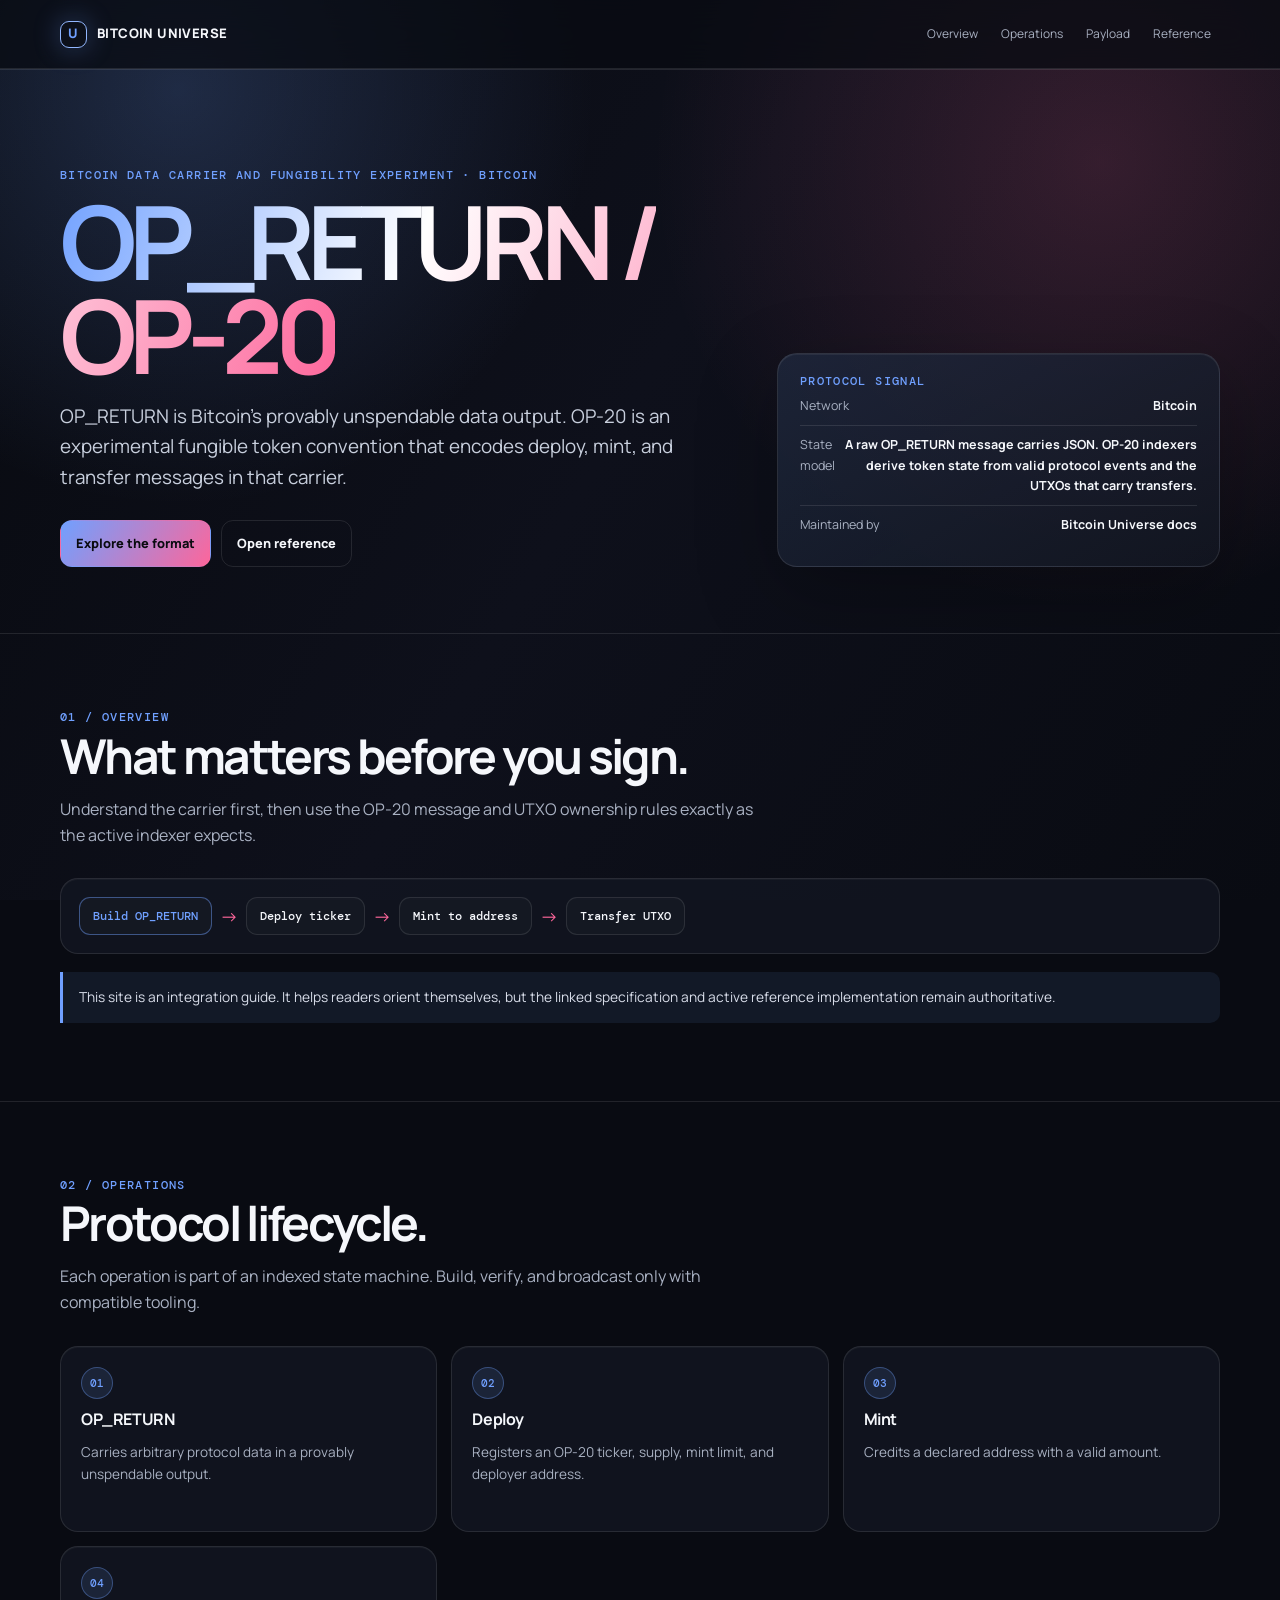
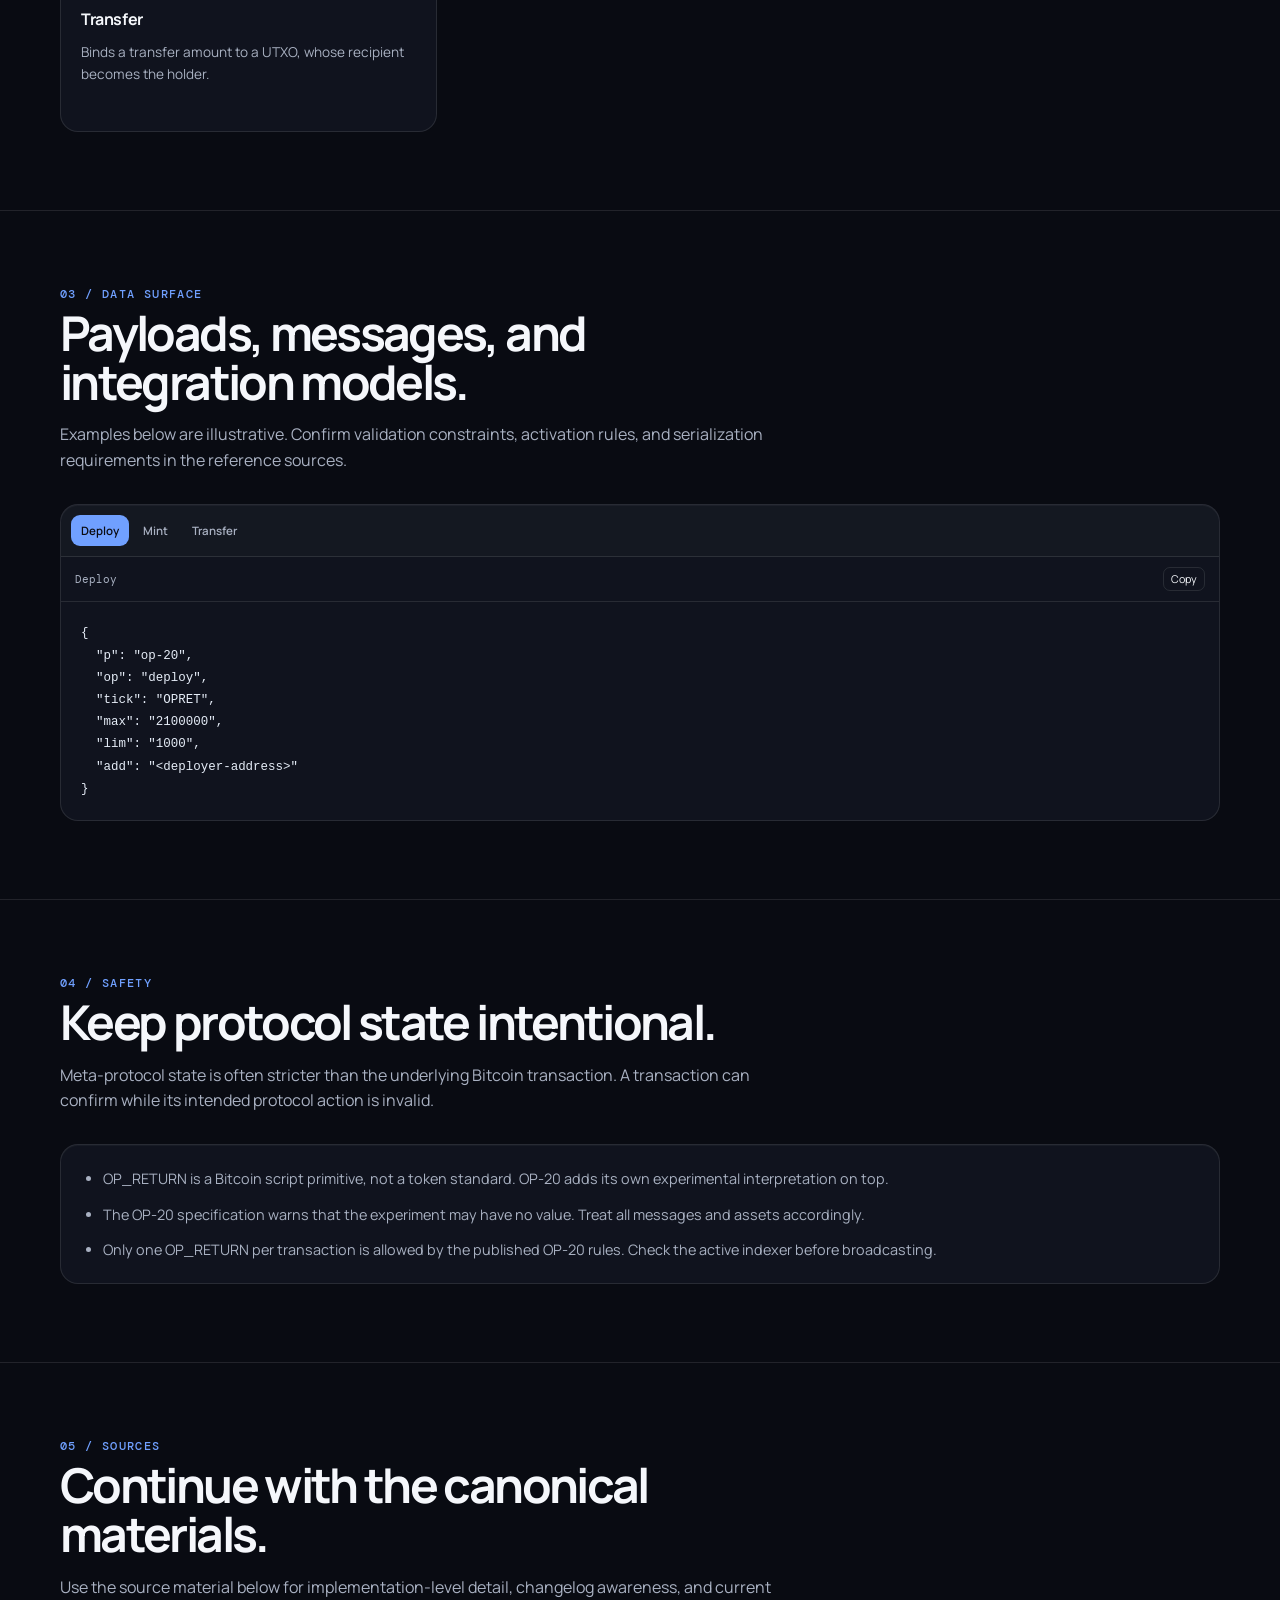
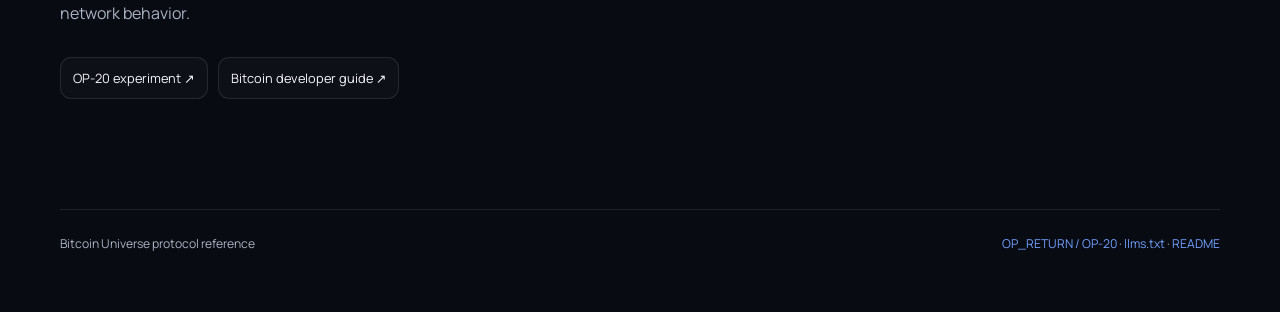
==== index.html @ 9e172d3b "Publish op-return-docs protocol documentation" ====
<!doctype html>
<html lang="en">
<head>
  <meta charset="utf-8">
  <meta name="viewport" content="width=device-width, initial-scale=1">
  <meta name="description" content="OP_RETURN / OP-20 protocol documentation by Bitcoin Universe.">
  <title>OP_RETURN / OP-20 | Bitcoin Universe</title>
  <link rel="preconnect" href="https://fonts.googleapis.com">
  <link rel="preconnect" href="https://fonts.gstatic.com" crossorigin>
  <link href="https://fonts.googleapis.com/css2?family=DM+Mono:wght@400;500&family=Manrope:wght@400;500;600;700;800&display=swap" rel="stylesheet">
  <style>
    :root { --accent: #70a0ff; --accent-2: #fd669b; --ink: #f5f7fb; --muted: #a9b1c2; --panel: rgba(19,23,34,.78); --line: rgba(255,255,255,.1); --bg: #090b12; --mono: "DM Mono", monospace; --sans: Manrope, system-ui, sans-serif; }
    * { box-sizing: border-box; } html { scroll-behavior: smooth; } body { margin: 0; color: var(--ink); background: var(--bg); font-family: var(--sans); line-height: 1.62; } body::before { content: ""; position: fixed; inset: 0; z-index: -2; background: radial-gradient(circle at 14% 10%, color-mix(in srgb, var(--accent) 21%, transparent), transparent 26rem), radial-gradient(circle at 86% 18%, color-mix(in srgb, var(--accent-2) 17%, transparent), transparent 28rem), linear-gradient(120deg, #080a10, #0e101b 48%, #090b12); } body::after { content: ""; position: fixed; inset: 0; z-index: -1; opacity: .3; background-image: linear-gradient(rgba(255,255,255,.025) 1px, transparent 1px), linear-gradient(90deg, rgba(255,255,255,.025) 1px, transparent 1px); background-size: 48px 48px; mask-image: linear-gradient(to bottom, black, transparent 80%); }
    a { color: inherit; } .wrap { width: min(1160px, calc(100% - 40px)); margin: auto; } .eyebrow, .kicker { font: 500 .72rem/1 var(--mono); letter-spacing: .12em; text-transform: uppercase; color: var(--accent); } .site-header { position: sticky; top: 0; z-index: 20; backdrop-filter: blur(20px); background: rgba(9,11,18,.74); border-bottom: 1px solid var(--line); } .bar { min-height: 68px; display: flex; align-items: center; justify-content: space-between; gap: 20px; } .brand { display: flex; gap: 10px; align-items: center; text-decoration: none; font-size: .82rem; font-weight: 800; letter-spacing: .03em; } .brand-mark { width: 27px; height: 27px; border: 1px solid color-mix(in srgb, var(--accent) 76%, white); border-radius: 9px; display: grid; place-items: center; color: var(--accent); box-shadow: 0 0 28px color-mix(in srgb, var(--accent) 32%, transparent); } nav { display: flex; flex-wrap: wrap; gap: 5px; } nav a { color: var(--muted); font-size: .75rem; text-decoration: none; padding: 7px 9px; border-radius: 8px; } nav a:hover { color: var(--ink); background: rgba(255,255,255,.06); } .hero { padding: 100px 0 66px; position: relative; overflow: clip; } .hero-grid { display: grid; grid-template-columns: minmax(0,1.2fr) minmax(280px,.8fr); gap: 52px; align-items: end; } h1 { max-width: 780px; margin: 12px 0 18px; font-size: clamp(3rem, 8vw, 6.5rem); letter-spacing: -.075em; line-height: .92; } h1 .gradient { background: linear-gradient(110deg, var(--accent), #fff 42%, var(--accent-2)); color: transparent; background-clip: text; } .lead { color: #c8cfdd; font-size: clamp(1rem, 1.7vw, 1.18rem); max-width: 720px; } .hero-actions { display: flex; flex-wrap: wrap; gap: 10px; margin-top: 28px; } .button { border: 1px solid var(--line); border-radius: 12px; padding: 12px 15px; text-decoration: none; font-size: .8rem; font-weight: 800; transition: transform .2s, border-color .2s; } .button:hover { transform: translateY(-2px); border-color: var(--accent); } .button.primary { background: linear-gradient(125deg, var(--accent), var(--accent-2)); color: #0a0b10; border-color: transparent; } .signal { padding: 22px; border: 1px solid var(--line); border-radius: 20px; background: linear-gradient(150deg, color-mix(in srgb, var(--accent) 10%, var(--panel)), var(--panel)); box-shadow: inset 0 1px rgba(255,255,255,.06), 0 25px 80px rgba(0,0,0,.25); } .signal-line { display: flex; justify-content: space-between; gap: 10px; padding: 9px 0; border-bottom: 1px solid var(--line); font-size: .78rem; } .signal-line:last-child { border: 0; } .signal-line span { color: var(--muted); } .signal-line strong { text-align: right; color: var(--ink); } section { padding: 78px 0; border-top: 1px solid var(--line); } .section-head { max-width: 720px; margin-bottom: 30px; } h2 { margin: 8px 0 10px; font-size: clamp(1.8rem, 4vw, 3rem); letter-spacing: -.055em; line-height: 1.02; } h3 { margin: 8px 0; font-size: 1rem; letter-spacing: -.025em; } p { color: var(--muted); } .grid { display: grid; grid-template-columns: repeat(3, 1fr); gap: 14px; } .card, .safety, .flow, .payload, .table-wrap { border: 1px solid var(--line); border-radius: 18px; background: var(--panel); box-shadow: inset 0 1px rgba(255,255,255,.04); } .card { padding: 20px; min-height: 186px; } .step { display: inline-grid; place-items: center; width: 32px; height: 32px; border-radius: 50%; font: 500 .7rem var(--mono); color: var(--accent); background: color-mix(in srgb, var(--accent) 12%, transparent); border: 1px solid color-mix(in srgb, var(--accent) 35%, transparent); } .card p { font-size: .85rem; margin: 0; } .flow { display: flex; flex-wrap: wrap; align-items: center; gap: 8px; padding: 18px; } .flow-item { padding: 10px 13px; border: 1px solid var(--line); border-radius: 11px; font: 500 .75rem var(--mono); background: rgba(255,255,255,.025); } .flow-item:first-child { color: var(--accent); border-color: color-mix(in srgb, var(--accent) 45%, transparent); } .arrow { color: var(--accent-2); font-size: 1.15rem; } .payload { overflow: hidden; } .payload-tabs { display: flex; flex-wrap: wrap; gap: 4px; padding: 10px; border-bottom: 1px solid var(--line); background: rgba(255,255,255,.018); } .payload-tab { border: 0; color: var(--muted); background: transparent; font: 600 .72rem var(--sans); cursor: pointer; border-radius: 9px; padding: 8px 10px; } .payload-tab.active { color: #0b0c12; background: var(--accent); } .payload-panel { display: none; } .payload-panel.active { display: block; } .code-top { display: flex; justify-content: space-between; align-items: center; padding: 10px 14px; color: var(--muted); font: .7rem var(--mono); border-bottom: 1px solid var(--line); } .copy { color: var(--ink); border: 1px solid var(--line); border-radius: 7px; background: transparent; cursor: pointer; padding: 4px 7px; font: .67rem var(--sans); } .copy:hover { border-color: var(--accent); } pre { margin: 0; padding: 20px; overflow: auto; font: .78rem/1.7 var(--mono); color: #e6edf8; } .safety { padding: 22px; } .safety ul { margin: 0; padding-left: 20px; color: var(--muted); font-size: .9rem; } .safety li + li { margin-top: 12px; } .reference-links { display: flex; flex-wrap: wrap; gap: 10px; } .reference-links a { color: var(--ink); font-size: .8rem; text-decoration: none; padding: 10px 12px; border: 1px solid var(--line); border-radius: 11px; background: rgba(255,255,255,.025); } .reference-links a:hover { border-color: var(--accent); } .callout { margin-top: 18px; padding: 14px 16px; border-left: 3px solid var(--accent); background: color-mix(in srgb, var(--accent) 9%, transparent); color: #d9deea; border-radius: 0 10px 10px 0; font-size: .86rem; } table { width: 100%; border-collapse: collapse; font-size: .85rem; } th, td { padding: 13px 16px; text-align: left; vertical-align: top; border-bottom: 1px solid var(--line); } th { color: var(--muted); font: .68rem var(--mono); text-transform: uppercase; letter-spacing: .08em; } tr:last-child td { border: 0; } td { color: var(--muted); } td code { color: var(--accent); font: .75rem var(--mono); } .footer { padding: 32px 0 58px; color: var(--muted); font-size: .76rem; } .footer-inner { display: flex; justify-content: space-between; gap: 16px; border-top: 1px solid var(--line); padding-top: 24px; } .footer a { text-decoration: none; color: var(--accent); } @media (max-width: 800px) { .hero { padding-top: 68px; } .hero-grid, .grid { grid-template-columns: 1fr; gap: 15px; } .signal { max-width: 520px; } nav { display: none; } section { padding: 56px 0; } .wrap { width: min(100% - 28px, 1160px); } h1 { letter-spacing: -.065em; } }
  </style>
</head>
<body>
  <header class="site-header"><div class="wrap bar"><a class="brand" href="index.html"><span class="brand-mark">U</span>BITCOIN UNIVERSE</a><nav><a href="index.html#overview">Overview</a><a href="index.html#operations">Operations</a><a href="index.html#payload">Payload</a><a href="reference.html">Reference</a></nav></div></header>
  <main>
  <section class="hero"><div class="wrap hero-grid"><div><div class="eyebrow">Bitcoin data carrier and fungibility experiment · Bitcoin</div><h1><span class="gradient">OP_RETURN / OP-20</span></h1><p class="lead">OP_RETURN is Bitcoin&#39;s provably unspendable data output. OP-20 is an experimental fungible token convention that encodes deploy, mint, and transfer messages in that carrier.</p><div class="hero-actions"><a class="button primary" href="#payload">Explore the format</a><a class="button" href="reference.html">Open reference</a></div></div><aside class="signal"><div class="kicker">Protocol signal</div><div class="signal-line"><span>Network</span><strong>Bitcoin</strong></div><div class="signal-line"><span>State model</span><strong>A raw OP_RETURN message carries JSON. OP-20 indexers derive token state from valid protocol events and the UTXOs that carry transfers.</strong></div><div class="signal-line"><span>Maintained by</span><strong>Bitcoin Universe docs</strong></div></aside></div></section>
  <section id="overview"><div class="wrap"><div class="section-head"><div class="eyebrow">01 / Overview</div><h2>What matters before you sign.</h2><p>Understand the carrier first, then use the OP-20 message and UTXO ownership rules exactly as the active indexer expects.</p></div><div class="flow"><span class="flow-item">Build OP_RETURN</span><span class="arrow">→</span><span class="flow-item">Deploy ticker</span><span class="arrow">→</span><span class="flow-item">Mint to address</span><span class="arrow">→</span><span class="flow-item">Transfer UTXO</span></div><div class="callout">This site is an integration guide. It helps readers orient themselves, but the linked specification and active reference implementation remain authoritative.</div></div></section>
  <section id="operations"><div class="wrap"><div class="section-head"><div class="eyebrow">02 / Operations</div><h2>Protocol lifecycle.</h2><p>Each operation is part of an indexed state machine. Build, verify, and broadcast only with compatible tooling.</p></div><div class="grid"><article class="card"><span class="step">01</span><h3>OP_RETURN</h3><p>Carries arbitrary protocol data in a provably unspendable output.</p></article><article class="card"><span class="step">02</span><h3>Deploy</h3><p>Registers an OP-20 ticker, supply, mint limit, and deployer address.</p></article><article class="card"><span class="step">03</span><h3>Mint</h3><p>Credits a declared address with a valid amount.</p></article><article class="card"><span class="step">04</span><h3>Transfer</h3><p>Binds a transfer amount to a UTXO, whose recipient becomes the holder.</p></article></div></div></section>
  <section id="payload"><div class="wrap"><div class="section-head"><div class="eyebrow">03 / Data surface</div><h2>Payloads, messages, and integration models.</h2><p>Examples below are illustrative. Confirm validation constraints, activation rules, and serialization requirements in the reference sources.</p></div><div class="payload"><div class="payload-tabs"><button class="payload-tab active" type="button" data-payload="payload-0">Deploy</button><button class="payload-tab " type="button" data-payload="payload-1">Mint</button><button class="payload-tab " type="button" data-payload="payload-2">Transfer</button></div><div class="payload-panel active" id="payload-0"><div class="code-top"><span>Deploy</span><button class="copy" type="button" data-copy="{
  &quot;p&quot;: &quot;op-20&quot;,
  &quot;op&quot;: &quot;deploy&quot;,
  &quot;tick&quot;: &quot;OPRET&quot;,
  &quot;max&quot;: &quot;2100000&quot;,
  &quot;lim&quot;: &quot;1000&quot;,
  &quot;add&quot;: &quot;&lt;deployer-address&gt;&quot;
}">Copy</button></div><pre><code>{
  &quot;p&quot;: &quot;op-20&quot;,
  &quot;op&quot;: &quot;deploy&quot;,
  &quot;tick&quot;: &quot;OPRET&quot;,
  &quot;max&quot;: &quot;2100000&quot;,
  &quot;lim&quot;: &quot;1000&quot;,
  &quot;add&quot;: &quot;&lt;deployer-address&gt;&quot;
}</code></pre></div><div class="payload-panel " id="payload-1"><div class="code-top"><span>Mint</span><button class="copy" type="button" data-copy="{
  &quot;p&quot;: &quot;op-20&quot;,
  &quot;op&quot;: &quot;mint&quot;,
  &quot;tick&quot;: &quot;OPRET&quot;,
  &quot;amt&quot;: &quot;1000&quot;,
  &quot;add&quot;: &quot;&lt;receiver-address&gt;&quot;
}">Copy</button></div><pre><code>{
  &quot;p&quot;: &quot;op-20&quot;,
  &quot;op&quot;: &quot;mint&quot;,
  &quot;tick&quot;: &quot;OPRET&quot;,
  &quot;amt&quot;: &quot;1000&quot;,
  &quot;add&quot;: &quot;&lt;receiver-address&gt;&quot;
}</code></pre></div><div class="payload-panel " id="payload-2"><div class="code-top"><span>Transfer</span><button class="copy" type="button" data-copy="{
  &quot;p&quot;: &quot;op-20&quot;,
  &quot;op&quot;: &quot;transfer&quot;,
  &quot;tick&quot;: &quot;OPRET&quot;,
  &quot;amt&quot;: &quot;100&quot;
}">Copy</button></div><pre><code>{
  &quot;p&quot;: &quot;op-20&quot;,
  &quot;op&quot;: &quot;transfer&quot;,
  &quot;tick&quot;: &quot;OPRET&quot;,
  &quot;amt&quot;: &quot;100&quot;
}</code></pre></div></div></div></section>
  <section id="safety"><div class="wrap"><div class="section-head"><div class="eyebrow">04 / Safety</div><h2>Keep protocol state intentional.</h2><p>Meta-protocol state is often stricter than the underlying Bitcoin transaction. A transaction can confirm while its intended protocol action is invalid.</p></div><div class="safety"><ul><li>OP_RETURN is a Bitcoin script primitive, not a token standard. OP-20 adds its own experimental interpretation on top.</li><li>The OP-20 specification warns that the experiment may have no value. Treat all messages and assets accordingly.</li><li>Only one OP_RETURN per transaction is allowed by the published OP-20 rules. Check the active indexer before broadcasting.</li></ul></div></div></section>
  <section id="sources"><div class="wrap"><div class="section-head"><div class="eyebrow">05 / Sources</div><h2>Continue with the canonical materials.</h2><p>Use the source material below for implementation-level detail, changelog awareness, and current network behavior.</p></div><div class="reference-links"><a href="https://op20labs.gitbook.io/op-20-experiment" target="_blank" rel="noreferrer">OP-20 experiment <span aria-hidden="true">↗</span></a><a href="https://developer.bitcoin.org/devguide/transactions.html" target="_blank" rel="noreferrer">Bitcoin developer guide <span aria-hidden="true">↗</span></a></div></div></section>
  </main>
  <footer class="footer"><div class="wrap footer-inner"><span>Bitcoin Universe protocol reference</span><span><a href="index.html">OP_RETURN / OP-20</a> · <a href="llms.txt">llms.txt</a> · <a href="README.md">README</a></span></div></footer>
  <script>
    document.querySelectorAll('.payload-tab').forEach((tab) => tab.addEventListener('click', () => { document.querySelectorAll('.payload-tab,.payload-panel').forEach((el) => el.classList.remove('active')); tab.classList.add('active'); document.getElementById(tab.dataset.payload).classList.add('active'); }));
    document.querySelectorAll('[data-copy]').forEach((button) => button.addEventListener('click', async () => { try { await navigator.clipboard.writeText(button.dataset.copy); const old = button.textContent; button.textContent = 'Copied'; setTimeout(() => { button.textContent = old; }, 1200); } catch { button.textContent = 'Copy failed'; } }));
  </script>
</body>
</html>
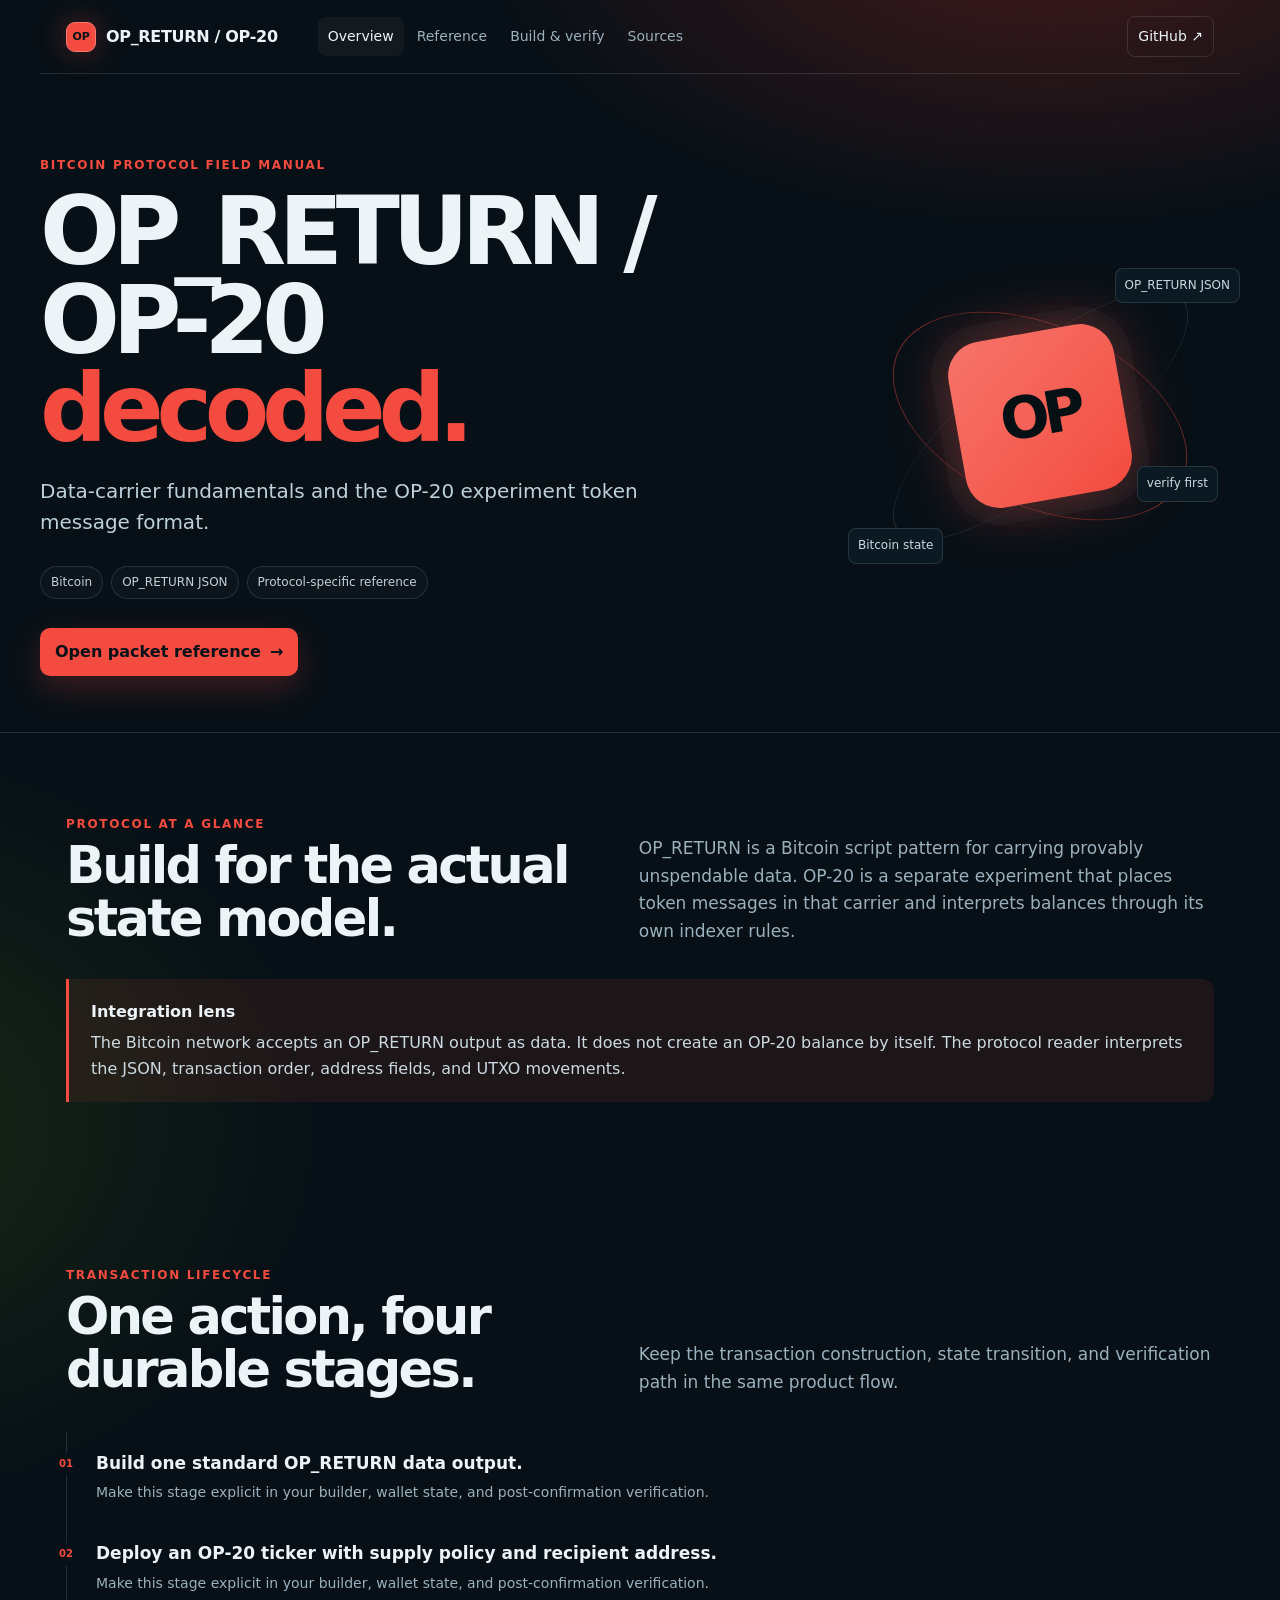
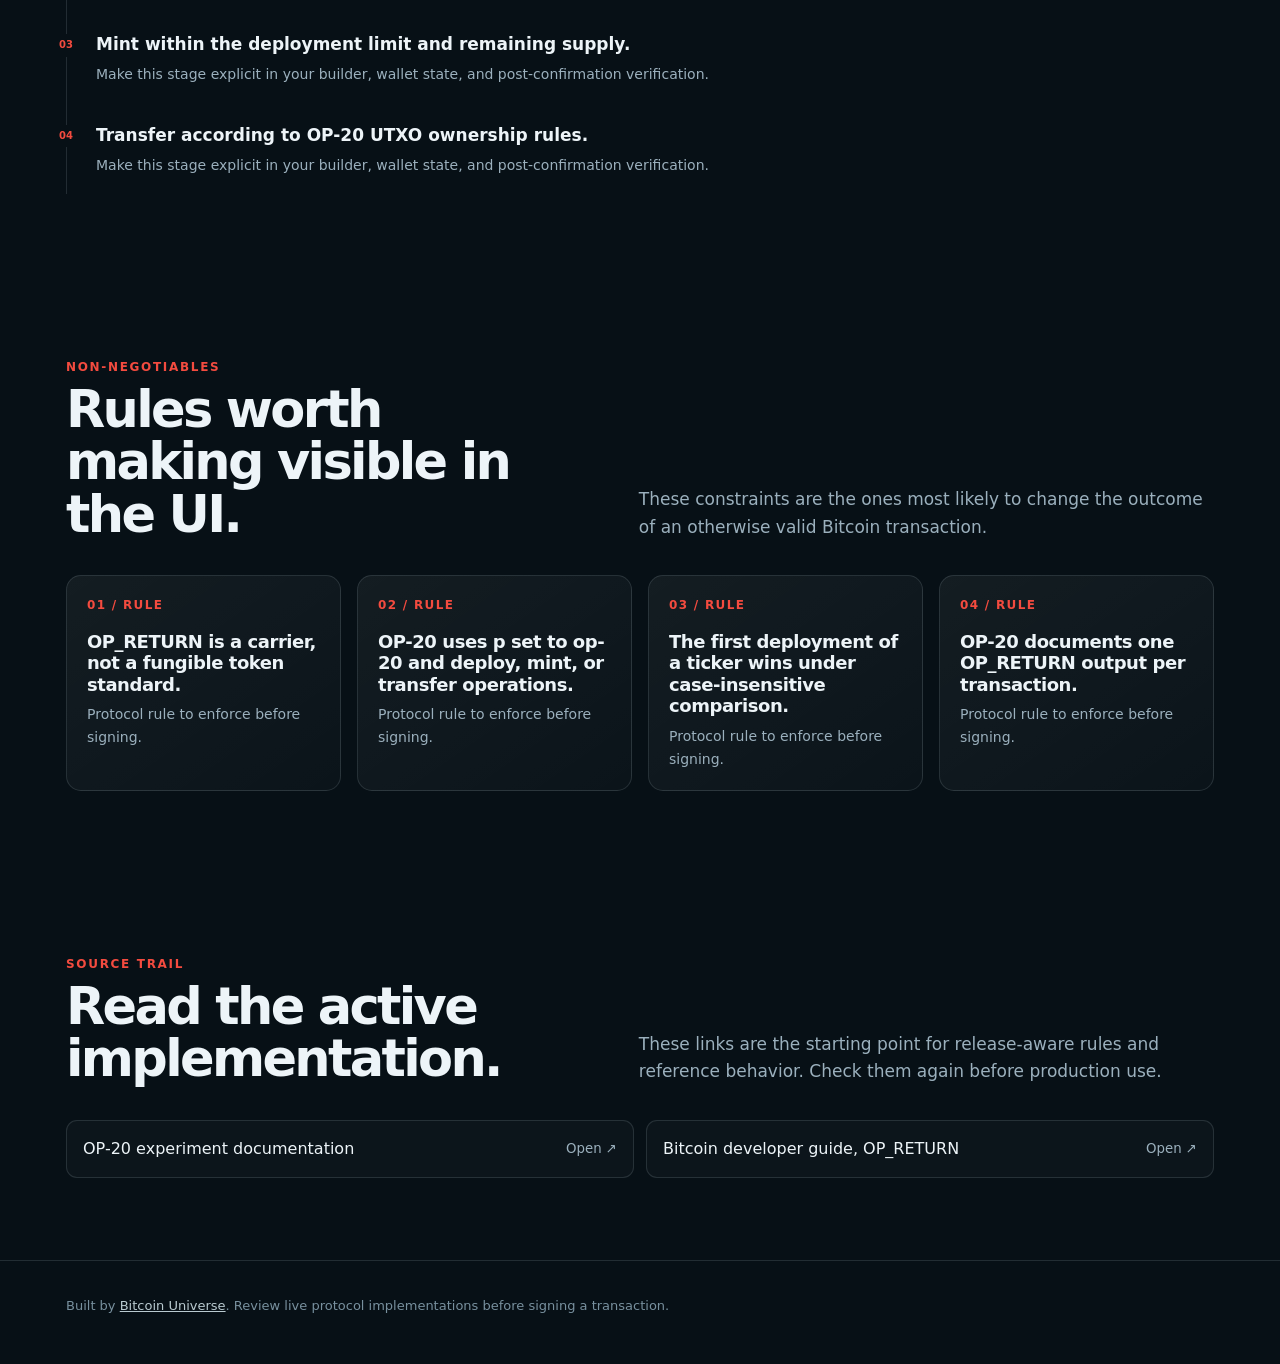
==== commit f359d3f1: "Replace generic docs with protocol manuals" ====
--- a/index.html
+++ b/index.html
@@ -1,69 +1,4 @@
 <!doctype html>
-<html lang="en">
-<head>
-  <meta charset="utf-8">
-  <meta name="viewport" content="width=device-width, initial-scale=1">
-  <meta name="description" content="OP_RETURN / OP-20 protocol documentation by Bitcoin Universe.">
-  <title>OP_RETURN / OP-20 | Bitcoin Universe</title>
-  <link rel="preconnect" href="https://fonts.googleapis.com">
-  <link rel="preconnect" href="https://fonts.gstatic.com" crossorigin>
-  <link href="https://fonts.googleapis.com/css2?family=DM+Mono:wght@400;500&family=Manrope:wght@400;500;600;700;800&display=swap" rel="stylesheet">
-  <style>
-    :root { --accent: #70a0ff; --accent-2: #fd669b; --ink: #f5f7fb; --muted: #a9b1c2; --panel: rgba(19,23,34,.78); --line: rgba(255,255,255,.1); --bg: #090b12; --mono: "DM Mono", monospace; --sans: Manrope, system-ui, sans-serif; }
-    * { box-sizing: border-box; } html { scroll-behavior: smooth; } body { margin: 0; color: var(--ink); background: var(--bg); font-family: var(--sans); line-height: 1.62; } body::before { content: ""; position: fixed; inset: 0; z-index: -2; background: radial-gradient(circle at 14% 10%, color-mix(in srgb, var(--accent) 21%, transparent), transparent 26rem), radial-gradient(circle at 86% 18%, color-mix(in srgb, var(--accent-2) 17%, transparent), transparent 28rem), linear-gradient(120deg, #080a10, #0e101b 48%, #090b12); } body::after { content: ""; position: fixed; inset: 0; z-index: -1; opacity: .3; background-image: linear-gradient(rgba(255,255,255,.025) 1px, transparent 1px), linear-gradient(90deg, rgba(255,255,255,.025) 1px, transparent 1px); background-size: 48px 48px; mask-image: linear-gradient(to bottom, black, transparent 80%); }
-    a { color: inherit; } .wrap { width: min(1160px, calc(100% - 40px)); margin: auto; } .eyebrow, .kicker { font: 500 .72rem/1 var(--mono); letter-spacing: .12em; text-transform: uppercase; color: var(--accent); } .site-header { position: sticky; top: 0; z-index: 20; backdrop-filter: blur(20px); background: rgba(9,11,18,.74); border-bottom: 1px solid var(--line); } .bar { min-height: 68px; display: flex; align-items: center; justify-content: space-between; gap: 20px; } .brand { display: flex; gap: 10px; align-items: center; text-decoration: none; font-size: .82rem; font-weight: 800; letter-spacing: .03em; } .brand-mark { width: 27px; height: 27px; border: 1px solid color-mix(in srgb, var(--accent) 76%, white); border-radius: 9px; display: grid; place-items: center; color: var(--accent); box-shadow: 0 0 28px color-mix(in srgb, var(--accent) 32%, transparent); } nav { display: flex; flex-wrap: wrap; gap: 5px; } nav a { color: var(--muted); font-size: .75rem; text-decoration: none; padding: 7px 9px; border-radius: 8px; } nav a:hover { color: var(--ink); background: rgba(255,255,255,.06); } .hero { padding: 100px 0 66px; position: relative; overflow: clip; } .hero-grid { display: grid; grid-template-columns: minmax(0,1.2fr) minmax(280px,.8fr); gap: 52px; align-items: end; } h1 { max-width: 780px; margin: 12px 0 18px; font-size: clamp(3rem, 8vw, 6.5rem); letter-spacing: -.075em; line-height: .92; } h1 .gradient { background: linear-gradient(110deg, var(--accent), #fff 42%, var(--accent-2)); color: transparent; background-clip: text; } .lead { color: #c8cfdd; font-size: clamp(1rem, 1.7vw, 1.18rem); max-width: 720px; } .hero-actions { display: flex; flex-wrap: wrap; gap: 10px; margin-top: 28px; } .button { border: 1px solid var(--line); border-radius: 12px; padding: 12px 15px; text-decoration: none; font-size: .8rem; font-weight: 800; transition: transform .2s, border-color .2s; } .button:hover { transform: translateY(-2px); border-color: var(--accent); } .button.primary { background: linear-gradient(125deg, var(--accent), var(--accent-2)); color: #0a0b10; border-color: transparent; } .signal { padding: 22px; border: 1px solid var(--line); border-radius: 20px; background: linear-gradient(150deg, color-mix(in srgb, var(--accent) 10%, var(--panel)), var(--panel)); box-shadow: inset 0 1px rgba(255,255,255,.06), 0 25px 80px rgba(0,0,0,.25); } .signal-line { display: flex; justify-content: space-between; gap: 10px; padding: 9px 0; border-bottom: 1px solid var(--line); font-size: .78rem; } .signal-line:last-child { border: 0; } .signal-line span { color: var(--muted); } .signal-line strong { text-align: right; color: var(--ink); } section { padding: 78px 0; border-top: 1px solid var(--line); } .section-head { max-width: 720px; margin-bottom: 30px; } h2 { margin: 8px 0 10px; font-size: clamp(1.8rem, 4vw, 3rem); letter-spacing: -.055em; line-height: 1.02; } h3 { margin: 8px 0; font-size: 1rem; letter-spacing: -.025em; } p { color: var(--muted); } .grid { display: grid; grid-template-columns: repeat(3, 1fr); gap: 14px; } .card, .safety, .flow, .payload, .table-wrap { border: 1px solid var(--line); border-radius: 18px; background: var(--panel); box-shadow: inset 0 1px rgba(255,255,255,.04); } .card { padding: 20px; min-height: 186px; } .step { display: inline-grid; place-items: center; width: 32px; height: 32px; border-radius: 50%; font: 500 .7rem var(--mono); color: var(--accent); background: color-mix(in srgb, var(--accent) 12%, transparent); border: 1px solid color-mix(in srgb, var(--accent) 35%, transparent); } .card p { font-size: .85rem; margin: 0; } .flow { display: flex; flex-wrap: wrap; align-items: center; gap: 8px; padding: 18px; } .flow-item { padding: 10px 13px; border: 1px solid var(--line); border-radius: 11px; font: 500 .75rem var(--mono); background: rgba(255,255,255,.025); } .flow-item:first-child { color: var(--accent); border-color: color-mix(in srgb, var(--accent) 45%, transparent); } .arrow { color: var(--accent-2); font-size: 1.15rem; } .payload { overflow: hidden; } .payload-tabs { display: flex; flex-wrap: wrap; gap: 4px; padding: 10px; border-bottom: 1px solid var(--line); background: rgba(255,255,255,.018); } .payload-tab { border: 0; color: var(--muted); background: transparent; font: 600 .72rem var(--sans); cursor: pointer; border-radius: 9px; padding: 8px 10px; } .payload-tab.active { color: #0b0c12; background: var(--accent); } .payload-panel { display: none; } .payload-panel.active { display: block; } .code-top { display: flex; justify-content: space-between; align-items: center; padding: 10px 14px; color: var(--muted); font: .7rem var(--mono); border-bottom: 1px solid var(--line); } .copy { color: var(--ink); border: 1px solid var(--line); border-radius: 7px; background: transparent; cursor: pointer; padding: 4px 7px; font: .67rem var(--sans); } .copy:hover { border-color: var(--accent); } pre { margin: 0; padding: 20px; overflow: auto; font: .78rem/1.7 var(--mono); color: #e6edf8; } .safety { padding: 22px; } .safety ul { margin: 0; padding-left: 20px; color: var(--muted); font-size: .9rem; } .safety li + li { margin-top: 12px; } .reference-links { display: flex; flex-wrap: wrap; gap: 10px; } .reference-links a { color: var(--ink); font-size: .8rem; text-decoration: none; padding: 10px 12px; border: 1px solid var(--line); border-radius: 11px; background: rgba(255,255,255,.025); } .reference-links a:hover { border-color: var(--accent); } .callout { margin-top: 18px; padding: 14px 16px; border-left: 3px solid var(--accent); background: color-mix(in srgb, var(--accent) 9%, transparent); color: #d9deea; border-radius: 0 10px 10px 0; font-size: .86rem; } table { width: 100%; border-collapse: collapse; font-size: .85rem; } th, td { padding: 13px 16px; text-align: left; vertical-align: top; border-bottom: 1px solid var(--line); } th { color: var(--muted); font: .68rem var(--mono); text-transform: uppercase; letter-spacing: .08em; } tr:last-child td { border: 0; } td { color: var(--muted); } td code { color: var(--accent); font: .75rem var(--mono); } .footer { padding: 32px 0 58px; color: var(--muted); font-size: .76rem; } .footer-inner { display: flex; justify-content: space-between; gap: 16px; border-top: 1px solid var(--line); padding-top: 24px; } .footer a { text-decoration: none; color: var(--accent); } @media (max-width: 800px) { .hero { padding-top: 68px; } .hero-grid, .grid { grid-template-columns: 1fr; gap: 15px; } .signal { max-width: 520px; } nav { display: none; } section { padding: 56px 0; } .wrap { width: min(100% - 28px, 1160px); } h1 { letter-spacing: -.065em; } }
-  </style>
-</head>
-<body>
-  <header class="site-header"><div class="wrap bar"><a class="brand" href="index.html"><span class="brand-mark">U</span>BITCOIN UNIVERSE</a><nav><a href="index.html#overview">Overview</a><a href="index.html#operations">Operations</a><a href="index.html#payload">Payload</a><a href="reference.html">Reference</a></nav></div></header>
-  <main>
-  <section class="hero"><div class="wrap hero-grid"><div><div class="eyebrow">Bitcoin data carrier and fungibility experiment · Bitcoin</div><h1><span class="gradient">OP_RETURN / OP-20</span></h1><p class="lead">OP_RETURN is Bitcoin&#39;s provably unspendable data output. OP-20 is an experimental fungible token convention that encodes deploy, mint, and transfer messages in that carrier.</p><div class="hero-actions"><a class="button primary" href="#payload">Explore the format</a><a class="button" href="reference.html">Open reference</a></div></div><aside class="signal"><div class="kicker">Protocol signal</div><div class="signal-line"><span>Network</span><strong>Bitcoin</strong></div><div class="signal-line"><span>State model</span><strong>A raw OP_RETURN message carries JSON. OP-20 indexers derive token state from valid protocol events and the UTXOs that carry transfers.</strong></div><div class="signal-line"><span>Maintained by</span><strong>Bitcoin Universe docs</strong></div></aside></div></section>
-  <section id="overview"><div class="wrap"><div class="section-head"><div class="eyebrow">01 / Overview</div><h2>What matters before you sign.</h2><p>Understand the carrier first, then use the OP-20 message and UTXO ownership rules exactly as the active indexer expects.</p></div><div class="flow"><span class="flow-item">Build OP_RETURN</span><span class="arrow">→</span><span class="flow-item">Deploy ticker</span><span class="arrow">→</span><span class="flow-item">Mint to address</span><span class="arrow">→</span><span class="flow-item">Transfer UTXO</span></div><div class="callout">This site is an integration guide. It helps readers orient themselves, but the linked specification and active reference implementation remain authoritative.</div></div></section>
-  <section id="operations"><div class="wrap"><div class="section-head"><div class="eyebrow">02 / Operations</div><h2>Protocol lifecycle.</h2><p>Each operation is part of an indexed state machine. Build, verify, and broadcast only with compatible tooling.</p></div><div class="grid"><article class="card"><span class="step">01</span><h3>OP_RETURN</h3><p>Carries arbitrary protocol data in a provably unspendable output.</p></article><article class="card"><span class="step">02</span><h3>Deploy</h3><p>Registers an OP-20 ticker, supply, mint limit, and deployer address.</p></article><article class="card"><span class="step">03</span><h3>Mint</h3><p>Credits a declared address with a valid amount.</p></article><article class="card"><span class="step">04</span><h3>Transfer</h3><p>Binds a transfer amount to a UTXO, whose recipient becomes the holder.</p></article></div></div></section>
-  <section id="payload"><div class="wrap"><div class="section-head"><div class="eyebrow">03 / Data surface</div><h2>Payloads, messages, and integration models.</h2><p>Examples below are illustrative. Confirm validation constraints, activation rules, and serialization requirements in the reference sources.</p></div><div class="payload"><div class="payload-tabs"><button class="payload-tab active" type="button" data-payload="payload-0">Deploy</button><button class="payload-tab " type="button" data-payload="payload-1">Mint</button><button class="payload-tab " type="button" data-payload="payload-2">Transfer</button></div><div class="payload-panel active" id="payload-0"><div class="code-top"><span>Deploy</span><button class="copy" type="button" data-copy="{
-  &quot;p&quot;: &quot;op-20&quot;,
-  &quot;op&quot;: &quot;deploy&quot;,
-  &quot;tick&quot;: &quot;OPRET&quot;,
-  &quot;max&quot;: &quot;2100000&quot;,
-  &quot;lim&quot;: &quot;1000&quot;,
-  &quot;add&quot;: &quot;&lt;deployer-address&gt;&quot;
-}">Copy</button></div><pre><code>{
-  &quot;p&quot;: &quot;op-20&quot;,
-  &quot;op&quot;: &quot;deploy&quot;,
-  &quot;tick&quot;: &quot;OPRET&quot;,
-  &quot;max&quot;: &quot;2100000&quot;,
-  &quot;lim&quot;: &quot;1000&quot;,
-  &quot;add&quot;: &quot;&lt;deployer-address&gt;&quot;
-}</code></pre></div><div class="payload-panel " id="payload-1"><div class="code-top"><span>Mint</span><button class="copy" type="button" data-copy="{
-  &quot;p&quot;: &quot;op-20&quot;,
-  &quot;op&quot;: &quot;mint&quot;,
-  &quot;tick&quot;: &quot;OPRET&quot;,
-  &quot;amt&quot;: &quot;1000&quot;,
-  &quot;add&quot;: &quot;&lt;receiver-address&gt;&quot;
-}">Copy</button></div><pre><code>{
-  &quot;p&quot;: &quot;op-20&quot;,
-  &quot;op&quot;: &quot;mint&quot;,
-  &quot;tick&quot;: &quot;OPRET&quot;,
-  &quot;amt&quot;: &quot;1000&quot;,
-  &quot;add&quot;: &quot;&lt;receiver-address&gt;&quot;
-}</code></pre></div><div class="payload-panel " id="payload-2"><div class="code-top"><span>Transfer</span><button class="copy" type="button" data-copy="{
-  &quot;p&quot;: &quot;op-20&quot;,
-  &quot;op&quot;: &quot;transfer&quot;,
-  &quot;tick&quot;: &quot;OPRET&quot;,
-  &quot;amt&quot;: &quot;100&quot;
-}">Copy</button></div><pre><code>{
-  &quot;p&quot;: &quot;op-20&quot;,
-  &quot;op&quot;: &quot;transfer&quot;,
-  &quot;tick&quot;: &quot;OPRET&quot;,
-  &quot;amt&quot;: &quot;100&quot;
-}</code></pre></div></div></div></section>
-  <section id="safety"><div class="wrap"><div class="section-head"><div class="eyebrow">04 / Safety</div><h2>Keep protocol state intentional.</h2><p>Meta-protocol state is often stricter than the underlying Bitcoin transaction. A transaction can confirm while its intended protocol action is invalid.</p></div><div class="safety"><ul><li>OP_RETURN is a Bitcoin script primitive, not a token standard. OP-20 adds its own experimental interpretation on top.</li><li>The OP-20 specification warns that the experiment may have no value. Treat all messages and assets accordingly.</li><li>Only one OP_RETURN per transaction is allowed by the published OP-20 rules. Check the active indexer before broadcasting.</li></ul></div></div></section>
-  <section id="sources"><div class="wrap"><div class="section-head"><div class="eyebrow">05 / Sources</div><h2>Continue with the canonical materials.</h2><p>Use the source material below for implementation-level detail, changelog awareness, and current network behavior.</p></div><div class="reference-links"><a href="https://op20labs.gitbook.io/op-20-experiment" target="_blank" rel="noreferrer">OP-20 experiment <span aria-hidden="true">↗</span></a><a href="https://developer.bitcoin.org/devguide/transactions.html" target="_blank" rel="noreferrer">Bitcoin developer guide <span aria-hidden="true">↗</span></a></div></div></section>
-  </main>
-  <footer class="footer"><div class="wrap footer-inner"><span>Bitcoin Universe protocol reference</span><span><a href="index.html">OP_RETURN / OP-20</a> · <a href="llms.txt">llms.txt</a> · <a href="README.md">README</a></span></div></footer>
-  <script>
-    document.querySelectorAll('.payload-tab').forEach((tab) => tab.addEventListener('click', () => { document.querySelectorAll('.payload-tab,.payload-panel').forEach((el) => el.classList.remove('active')); tab.classList.add('active'); document.getElementById(tab.dataset.payload).classList.add('active'); }));
-    document.querySelectorAll('[data-copy]').forEach((button) => button.addEventListener('click', async () => { try { await navigator.clipboard.writeText(button.dataset.copy); const old = button.textContent; button.textContent = 'Copied'; setTimeout(() => { button.textContent = old; }, 1200); } catch { button.textContent = 'Copy failed'; } }));
-  </script>
-</body>
-</html>+<html lang="en"><head><meta charset="utf-8"><meta name="viewport" content="width=device-width,initial-scale=1"><meta name="description" content="Data-carrier fundamentals and the OP-20 experiment token message format."><meta name="theme-color" content="#071016"><title>OP_RETURN / OP-20 | Bitcoin Universe Docs</title><style>
+:root{--accent:hsl(4 88% 60%);--ink:#edf4f8;--muted:#9bb0bd;--paper:#071016;--panel:#0d1921;--line:rgba(214,239,247,.13);--soft:rgba(255,255,255,.045)}*{box-sizing:border-box}html{scroll-behavior:smooth}body{margin:0;color:var(--ink);background:radial-gradient(900px 480px at 82% -80px,hsla(4,90%,56%,.25),transparent 64%),radial-gradient(680px 540px at -12% 38%,hsla(82,82%,48%,.12),transparent 70%),var(--paper);font:16px/1.62 ui-sans-serif,system-ui,-apple-system,BlinkMacSystemFont,"Segoe UI",sans-serif}.top{height:74px;display:flex;gap:22px;align-items:center;max-width:1200px;margin:auto;padding:0 26px;border-bottom:1px solid var(--line);position:relative;z-index:4}.brand{display:flex;align-items:center;gap:10px;color:var(--ink);text-decoration:none;font-weight:760;letter-spacing:-.02em}.brand b{display:grid;place-items:center;width:30px;height:30px;border:1px solid color-mix(in srgb,var(--accent),white 25%);border-radius:9px;color:#081115;background:var(--accent);font-size:11px;box-shadow:0 0 30px color-mix(in srgb,var(--accent),transparent 65%)}nav{display:flex;gap:3px;margin-left:18px}nav a,.repo{color:var(--muted);text-decoration:none;padding:8px 10px;border-radius:8px;font-size:14px}nav a:hover,nav a.active{color:var(--ink);background:var(--soft)}.repo{margin-left:auto;border:1px solid var(--line);color:var(--ink)}.wrap{max-width:1200px;margin:auto;padding:0 26px}.hero{min-height:520px;padding:82px 0 56px;display:grid;grid-template-columns:minmax(0,1fr) 400px;gap:55px;align-items:center}.eyebrow{font-size:12px;letter-spacing:.14em;text-transform:uppercase;color:var(--accent);font-weight:800}.hero h1{font-size:clamp(48px,7.7vw,94px);letter-spacing:-.078em;line-height:.94;margin:13px 0 22px;max-width:720px}.hero p{color:#bed0da;font-size:20px;line-height:1.55;max-width:690px;margin:0}.chips{display:flex;flex-wrap:wrap;gap:8px;margin-top:28px}.chip{padding:6px 10px;border:1px solid var(--line);border-radius:999px;color:#c3d1d8;background:rgba(255,255,255,.025);font-size:12px}.cta{display:inline-flex;align-items:center;gap:9px;margin-top:29px;padding:11px 15px;background:var(--accent);color:#061118;text-decoration:none;font-weight:800;border-radius:10px;box-shadow:0 12px 32px color-mix(in srgb,var(--accent),transparent 77%)}.orbit{height:380px;position:relative;display:grid;place-items:center;isolation:isolate}.orbit:before,.orbit:after{content:"";position:absolute;border:1px solid color-mix(in srgb,var(--accent),transparent 55%);border-radius:50%;z-index:-1}.orbit:before{width:310px;height:310px;transform:rotate(24deg) scaleY(.58)}.orbit:after{width:365px;height:365px;border-color:var(--line);transform:rotate(-39deg) scaleY(.33)}.core{width:168px;height:168px;border-radius:34px;display:grid;place-items:center;background:linear-gradient(140deg,color-mix(in srgb,var(--accent),white 22%),var(--accent));color:#051014;font-size:58px;font-weight:900;letter-spacing:-.11em;box-shadow:0 0 0 17px rgba(255,255,255,.028),0 0 60px color-mix(in srgb,var(--accent),transparent 58%);transform:rotate(-10deg)}.node{position:absolute;border:1px solid var(--line);background:#0b1922;color:#c8d9e1;padding:7px 9px;border-radius:8px;font-size:12px}.node.one{top:42px;right:0}.node.two{bottom:42px;left:8px}.node.three{right:22px;bottom:104px}.divider{height:1px;background:var(--line)}section{padding:82px 0}.section-head{display:grid;grid-template-columns:minmax(0,1fr) minmax(0,1.1fr);gap:50px;margin-bottom:34px}.section-head h2{letter-spacing:-.052em;font-size:clamp(29px,4.1vw,51px);line-height:1.03;margin:6px 0 0}.section-head p{color:var(--muted);align-self:end;margin:0;font-size:17px}.grid{display:grid;gap:16px}.four{grid-template-columns:repeat(4,1fr)}.three{grid-template-columns:repeat(3,1fr)}.card{border:1px solid var(--line);background:linear-gradient(145deg,rgba(255,255,255,.055),rgba(255,255,255,.018));border-radius:15px;padding:20px;min-width:0}.card .number{color:var(--accent);font-size:12px;font-weight:800;letter-spacing:.11em}.card h3{font-size:18px;letter-spacing:-.025em;line-height:1.2;margin:15px 0 8px}.card p{color:var(--muted);font-size:14px;margin:0}.steps{counter-reset:step}.step{counter-increment:step;position:relative;padding:22px 17px 18px 29px;border-left:1px solid var(--line)}.step:before{content:counter(step,decimal-leading-zero);position:absolute;top:22px;left:-11px;color:var(--accent);font-size:10px;font-weight:900;background:var(--paper);padding:3px}.step h3{margin:0 0 7px;font-size:17px;line-height:1.25}.step p{margin:0;color:var(--muted);font-size:14px}.callout{border-left:3px solid var(--accent);border-radius:0 12px 12px 0;background:color-mix(in srgb,var(--accent),transparent 91%);padding:20px 22px;color:#ccdae0}.callout b{display:block;color:var(--ink);margin-bottom:5px}.packet{padding:0;overflow:hidden}.packet header{display:flex;align-items:center;justify-content:space-between;padding:13px 16px;border-bottom:1px solid var(--line);font-size:13px;font-weight:800}.packet button{background:transparent;color:var(--muted);border:1px solid var(--line);border-radius:6px;padding:4px 7px;cursor:pointer;font:inherit;font-size:11px}.packet button:hover{color:var(--ink)}pre{white-space:pre-wrap;overflow:auto;padding:18px;margin:0;color:#c5e7f3;font:13px/1.65 ui-monospace,SFMono-Regular,Consolas,monospace;background:#071219}.table-wrap{overflow:auto;border:1px solid var(--line);border-radius:14px}table{width:100%;border-collapse:collapse;min-width:690px;background:rgba(255,255,255,.018)}th,td{text-align:left;padding:14px 15px;border-bottom:1px solid var(--line);vertical-align:top}th{font-size:11px;letter-spacing:.1em;text-transform:uppercase;color:var(--accent);background:rgba(255,255,255,.025)}td{font-size:14px;color:#c0d0d8}td:first-child{font-family:ui-monospace,monospace;color:#ecf5f8;font-weight:700}tr:last-child td{border-bottom:0}.checklist{list-style:none;padding:0;margin:0;display:grid;gap:10px}.checklist li{display:flex;gap:11px;padding:13px 14px;border:1px solid var(--line);border-radius:10px;color:#c9d8de;background:rgba(255,255,255,.025)}.checklist li:before{content:'✓';display:grid;place-items:center;flex:0 0 20px;width:20px;height:20px;border-radius:50%;background:color-mix(in srgb,var(--accent),transparent 80%);color:var(--accent);font-weight:900}.sources{display:grid;grid-template-columns:repeat(2,minmax(0,1fr));gap:12px}.source{display:flex;align-items:center;justify-content:space-between;gap:16px;padding:15px 16px;border:1px solid var(--line);border-radius:11px;color:var(--ink);text-decoration:none;background:rgba(255,255,255,.025)}.source small{color:var(--muted);white-space:nowrap}.footer{padding:34px 0 48px;border-top:1px solid var(--line);color:#78909e;font-size:13px}.footer a{color:#b9cad0}.guide-list{display:grid;gap:0;counter-reset:guide}.guide-list article{counter-increment:guide;display:grid;grid-template-columns:62px 1fr;gap:18px;padding:24px 0;border-bottom:1px solid var(--line)}.guide-list article:before{content:counter(guide,decimal-leading-zero);color:var(--accent);font-weight:900;font-size:14px}.guide-list h3{margin:0 0 5px;font-size:19px;letter-spacing:-.025em}.guide-list p{margin:0;color:var(--muted)}.mini{font-size:13px;color:var(--muted)}@media(max-width:800px){.top{padding:0 16px;height:auto;min-height:66px;flex-wrap:wrap;gap:8px}.brand{margin-right:auto}nav{order:3;margin:0 -8px 7px;width:100%;overflow:auto}.repo{margin:0}.wrap{padding:0 17px}.hero{grid-template-columns:1fr;padding:56px 0 26px;gap:5px;min-height:0}.hero h1{font-size:58px}.orbit{height:230px;transform:scale(.72);margin:-28px}.section-head{grid-template-columns:1fr;gap:15px}.four,.three{grid-template-columns:1fr}.sources{grid-template-columns:1fr}section{padding:55px 0}}
+</style></head><body><header class="top"><a class="brand" href="index.html"><b>OP</b><span>OP_RETURN / OP-20</span></a><nav><a class="active" href="index.html">Overview</a><a class="" href="reference.html">Reference</a><a class="" href="guide.html">Build & verify</a><a href="#sources">Sources</a></nav><a class="repo" href="https://github.com/bitcoinuniverse/op-return-docs">GitHub ↗</a></header><main><div class="wrap hero"><div><div class="eyebrow">Bitcoin protocol field manual</div><h1>OP_RETURN / OP-20<br><i style="font-style:normal;color:var(--accent)">decoded.</i></h1><p>Data-carrier fundamentals and the OP-20 experiment token message format.</p><div class="chips"><span class="chip">Bitcoin</span><span class="chip">OP_RETURN JSON</span><span class="chip">Protocol-specific reference</span></div><a class="cta" href="reference.html">Open packet reference <span>→</span></a></div><div class="orbit" aria-hidden="true"><div class="core">OP</div><span class="node one">OP_RETURN JSON</span><span class="node two">Bitcoin state</span><span class="node three">verify first</span></div></div><div class="divider"></div><section><div class="wrap"><div class="section-head"><div><div class="eyebrow">Protocol at a glance</div><h2>Build for the actual state model.</h2></div><p>OP_RETURN is a Bitcoin script pattern for carrying provably unspendable data. OP-20 is a separate experiment that places token messages in that carrier and interprets balances through its own indexer rules.</p></div><div class="callout"><b>Integration lens</b>The Bitcoin network accepts an OP_RETURN output as data. It does not create an OP-20 balance by itself. The protocol reader interprets the JSON, transaction order, address fields, and UTXO movements.</div></div></section><section><div class="wrap"><div class="section-head"><div><div class="eyebrow">Transaction lifecycle</div><h2>One action, four durable stages.</h2></div><p>Keep the transaction construction, state transition, and verification path in the same product flow.</p></div><div class="steps"><article class="step"><h3>Build one standard OP_RETURN data output.</h3><p>Make this stage explicit in your builder, wallet state, and post-confirmation verification.</p></article><article class="step"><h3>Deploy an OP-20 ticker with supply policy and recipient address.</h3><p>Make this stage explicit in your builder, wallet state, and post-confirmation verification.</p></article><article class="step"><h3>Mint within the deployment limit and remaining supply.</h3><p>Make this stage explicit in your builder, wallet state, and post-confirmation verification.</p></article><article class="step"><h3>Transfer according to OP-20 UTXO ownership rules.</h3><p>Make this stage explicit in your builder, wallet state, and post-confirmation verification.</p></article></div></div></section><section><div class="wrap"><div class="section-head"><div><div class="eyebrow">Non-negotiables</div><h2>Rules worth making visible in the UI.</h2></div><p>These constraints are the ones most likely to change the outcome of an otherwise valid Bitcoin transaction.</p></div><div class="grid four"><article class="card"><div class="number">01 / RULE</div><h3>OP_RETURN is a carrier, not a fungible token standard.</h3><p>Protocol rule to enforce before signing.</p></article><article class="card"><div class="number">02 / RULE</div><h3>OP-20 uses p set to op-20 and deploy, mint, or transfer operations.</h3><p>Protocol rule to enforce before signing.</p></article><article class="card"><div class="number">03 / RULE</div><h3>The first deployment of a ticker wins under case-insensitive comparison.</h3><p>Protocol rule to enforce before signing.</p></article><article class="card"><div class="number">04 / RULE</div><h3>OP-20 documents one OP_RETURN output per transaction.</h3><p>Protocol rule to enforce before signing.</p></article></div></div></section><section id="sources"><div class="wrap"><div class="section-head"><div><div class="eyebrow">Source trail</div><h2>Read the active implementation.</h2></div><p>These links are the starting point for release-aware rules and reference behavior. Check them again before production use.</p></div><div class="sources"><a class="source" href="https://op20labs.gitbook.io/op-20-experiment" target="_blank" rel="noreferrer"><span>OP-20 experiment documentation</span><small>Open ↗</small></a><a class="source" href="https://developer.bitcoin.org/devguide/transactions.html" target="_blank" rel="noreferrer"><span>Bitcoin developer guide, OP_RETURN</span><small>Open ↗</small></a></div></div></section></main><footer class="footer"><div class="wrap">Built by <a href="https://github.com/bitcoinuniverse">Bitcoin Universe</a>. Review live protocol implementations before signing a transaction.</div></footer><script>for(const b of document.querySelectorAll('[data-copy]'))b.addEventListener('click',async()=>{try{await navigator.clipboard.writeText(b.dataset.copy);const t=b.textContent;b.textContent='Copied';setTimeout(()=>b.textContent=t,1200)}catch{b.textContent='Select text'}})</script></body></html>
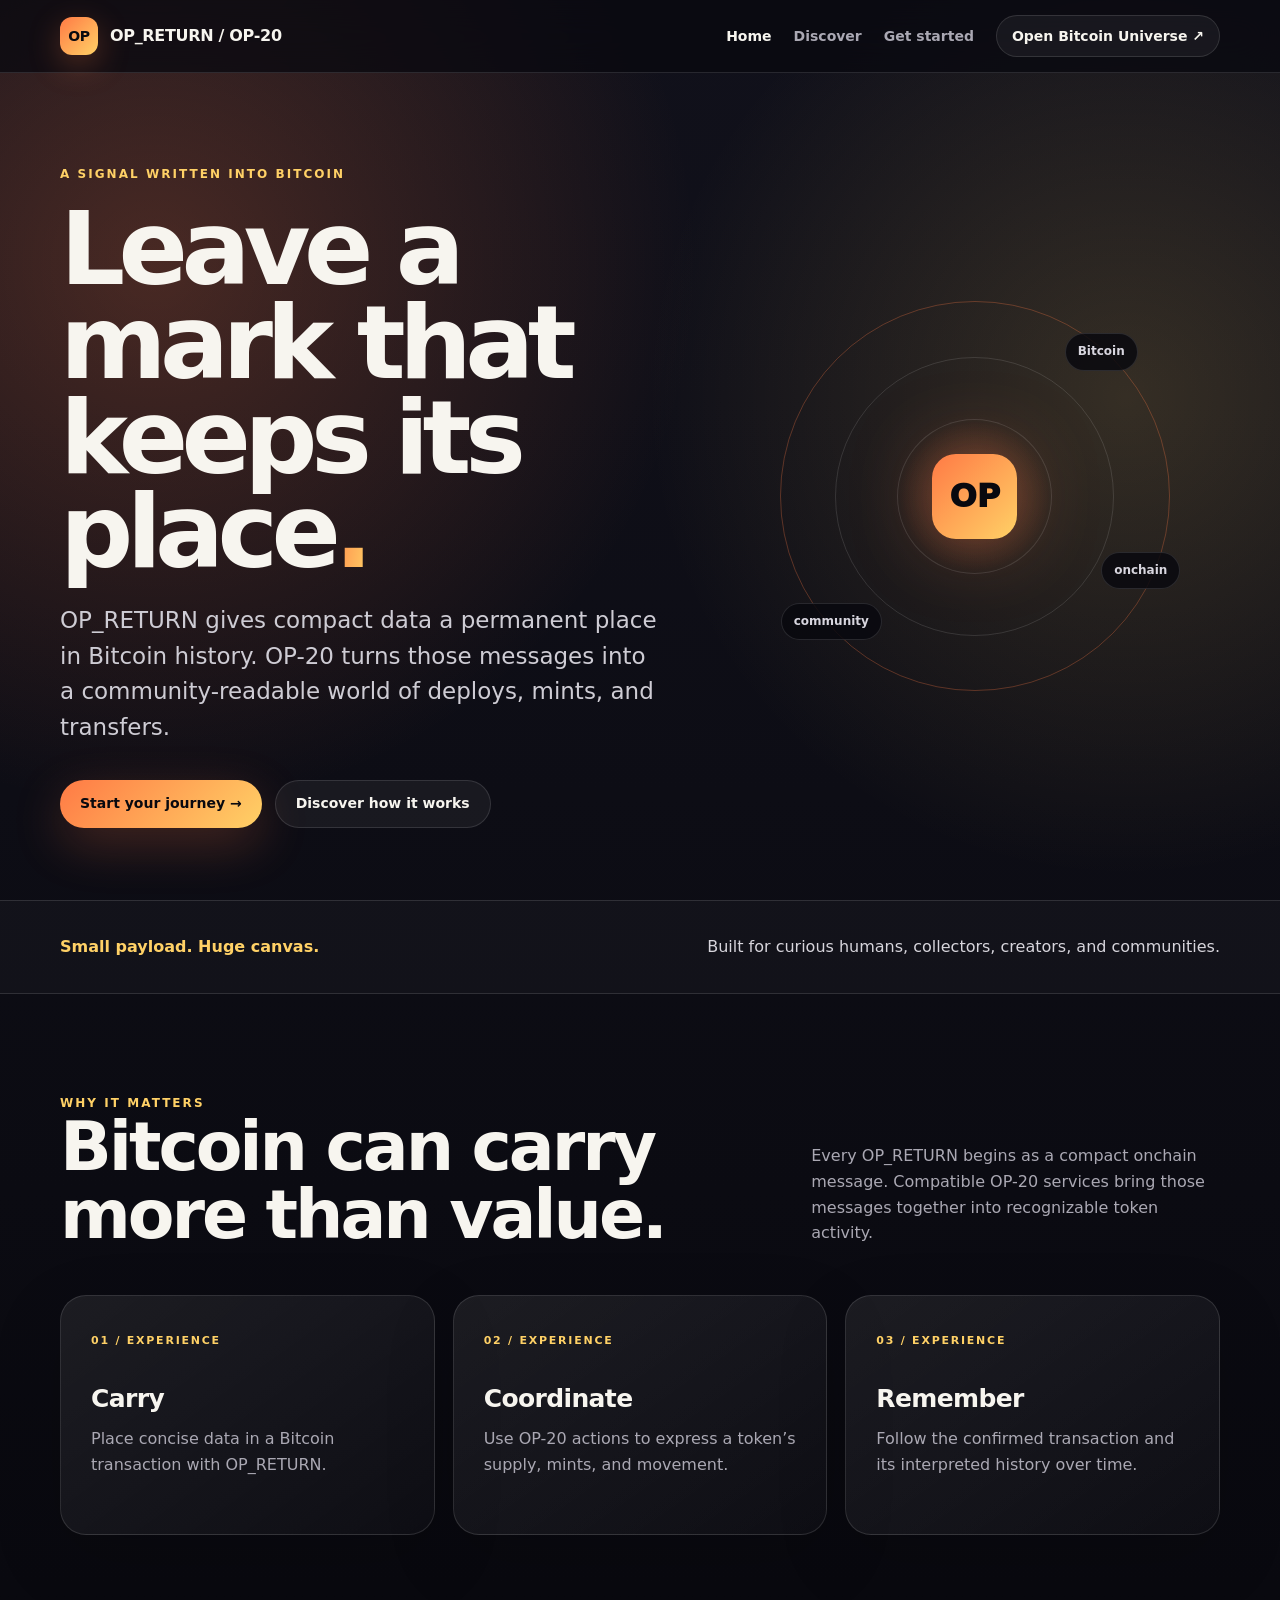
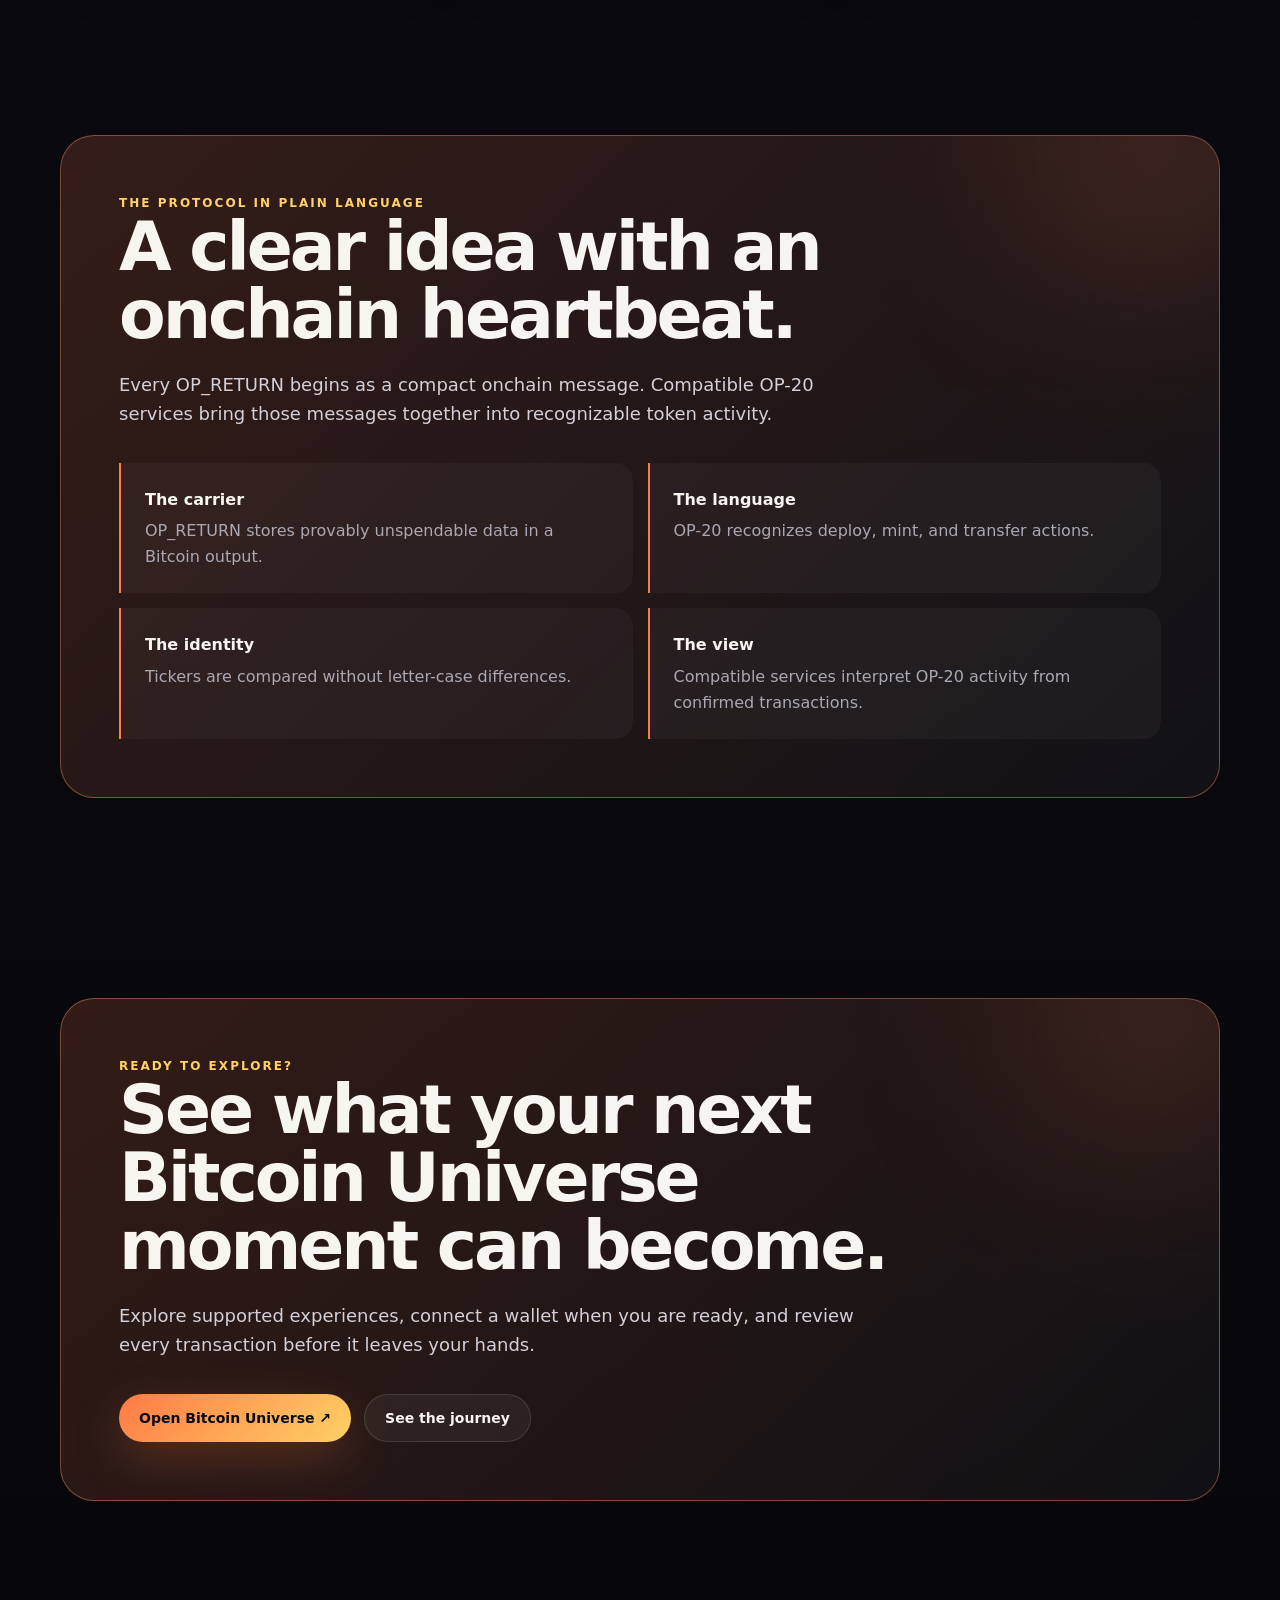
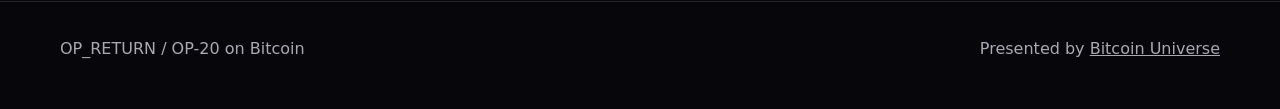
==== commit a5cb4abd: "docs: make the public experience user-first" ====
--- a/index.html
+++ b/index.html
@@ -1,4 +1,23 @@
 <!doctype html>
-<html lang="en"><head><meta charset="utf-8"><meta name="viewport" content="width=device-width,initial-scale=1"><meta name="description" content="Data-carrier fundamentals and the OP-20 experiment token message format."><meta name="theme-color" content="#071016"><title>OP_RETURN / OP-20 | Bitcoin Universe Docs</title><style>
-:root{--accent:hsl(4 88% 60%);--ink:#edf4f8;--muted:#9bb0bd;--paper:#071016;--panel:#0d1921;--line:rgba(214,239,247,.13);--soft:rgba(255,255,255,.045)}*{box-sizing:border-box}html{scroll-behavior:smooth}body{margin:0;color:var(--ink);background:radial-gradient(900px 480px at 82% -80px,hsla(4,90%,56%,.25),transparent 64%),radial-gradient(680px 540px at -12% 38%,hsla(82,82%,48%,.12),transparent 70%),var(--paper);font:16px/1.62 ui-sans-serif,system-ui,-apple-system,BlinkMacSystemFont,"Segoe UI",sans-serif}.top{height:74px;display:flex;gap:22px;align-items:center;max-width:1200px;margin:auto;padding:0 26px;border-bottom:1px solid var(--line);position:relative;z-index:4}.brand{display:flex;align-items:center;gap:10px;color:var(--ink);text-decoration:none;font-weight:760;letter-spacing:-.02em}.brand b{display:grid;place-items:center;width:30px;height:30px;border:1px solid color-mix(in srgb,var(--accent),white 25%);border-radius:9px;color:#081115;background:var(--accent);font-size:11px;box-shadow:0 0 30px color-mix(in srgb,var(--accent),transparent 65%)}nav{display:flex;gap:3px;margin-left:18px}nav a,.repo{color:var(--muted);text-decoration:none;padding:8px 10px;border-radius:8px;font-size:14px}nav a:hover,nav a.active{color:var(--ink);background:var(--soft)}.repo{margin-left:auto;border:1px solid var(--line);color:var(--ink)}.wrap{max-width:1200px;margin:auto;padding:0 26px}.hero{min-height:520px;padding:82px 0 56px;display:grid;grid-template-columns:minmax(0,1fr) 400px;gap:55px;align-items:center}.eyebrow{font-size:12px;letter-spacing:.14em;text-transform:uppercase;color:var(--accent);font-weight:800}.hero h1{font-size:clamp(48px,7.7vw,94px);letter-spacing:-.078em;line-height:.94;margin:13px 0 22px;max-width:720px}.hero p{color:#bed0da;font-size:20px;line-height:1.55;max-width:690px;margin:0}.chips{display:flex;flex-wrap:wrap;gap:8px;margin-top:28px}.chip{padding:6px 10px;border:1px solid var(--line);border-radius:999px;color:#c3d1d8;background:rgba(255,255,255,.025);font-size:12px}.cta{display:inline-flex;align-items:center;gap:9px;margin-top:29px;padding:11px 15px;background:var(--accent);color:#061118;text-decoration:none;font-weight:800;border-radius:10px;box-shadow:0 12px 32px color-mix(in srgb,var(--accent),transparent 77%)}.orbit{height:380px;position:relative;display:grid;place-items:center;isolation:isolate}.orbit:before,.orbit:after{content:"";position:absolute;border:1px solid color-mix(in srgb,var(--accent),transparent 55%);border-radius:50%;z-index:-1}.orbit:before{width:310px;height:310px;transform:rotate(24deg) scaleY(.58)}.orbit:after{width:365px;height:365px;border-color:var(--line);transform:rotate(-39deg) scaleY(.33)}.core{width:168px;height:168px;border-radius:34px;display:grid;place-items:center;background:linear-gradient(140deg,color-mix(in srgb,var(--accent),white 22%),var(--accent));color:#051014;font-size:58px;font-weight:900;letter-spacing:-.11em;box-shadow:0 0 0 17px rgba(255,255,255,.028),0 0 60px color-mix(in srgb,var(--accent),transparent 58%);transform:rotate(-10deg)}.node{position:absolute;border:1px solid var(--line);background:#0b1922;color:#c8d9e1;padding:7px 9px;border-radius:8px;font-size:12px}.node.one{top:42px;right:0}.node.two{bottom:42px;left:8px}.node.three{right:22px;bottom:104px}.divider{height:1px;background:var(--line)}section{padding:82px 0}.section-head{display:grid;grid-template-columns:minmax(0,1fr) minmax(0,1.1fr);gap:50px;margin-bottom:34px}.section-head h2{letter-spacing:-.052em;font-size:clamp(29px,4.1vw,51px);line-height:1.03;margin:6px 0 0}.section-head p{color:var(--muted);align-self:end;margin:0;font-size:17px}.grid{display:grid;gap:16px}.four{grid-template-columns:repeat(4,1fr)}.three{grid-template-columns:repeat(3,1fr)}.card{border:1px solid var(--line);background:linear-gradient(145deg,rgba(255,255,255,.055),rgba(255,255,255,.018));border-radius:15px;padding:20px;min-width:0}.card .number{color:var(--accent);font-size:12px;font-weight:800;letter-spacing:.11em}.card h3{font-size:18px;letter-spacing:-.025em;line-height:1.2;margin:15px 0 8px}.card p{color:var(--muted);font-size:14px;margin:0}.steps{counter-reset:step}.step{counter-increment:step;position:relative;padding:22px 17px 18px 29px;border-left:1px solid var(--line)}.step:before{content:counter(step,decimal-leading-zero);position:absolute;top:22px;left:-11px;color:var(--accent);font-size:10px;font-weight:900;background:var(--paper);padding:3px}.step h3{margin:0 0 7px;font-size:17px;line-height:1.25}.step p{margin:0;color:var(--muted);font-size:14px}.callout{border-left:3px solid var(--accent);border-radius:0 12px 12px 0;background:color-mix(in srgb,var(--accent),transparent 91%);padding:20px 22px;color:#ccdae0}.callout b{display:block;color:var(--ink);margin-bottom:5px}.packet{padding:0;overflow:hidden}.packet header{display:flex;align-items:center;justify-content:space-between;padding:13px 16px;border-bottom:1px solid var(--line);font-size:13px;font-weight:800}.packet button{background:transparent;color:var(--muted);border:1px solid var(--line);border-radius:6px;padding:4px 7px;cursor:pointer;font:inherit;font-size:11px}.packet button:hover{color:var(--ink)}pre{white-space:pre-wrap;overflow:auto;padding:18px;margin:0;color:#c5e7f3;font:13px/1.65 ui-monospace,SFMono-Regular,Consolas,monospace;background:#071219}.table-wrap{overflow:auto;border:1px solid var(--line);border-radius:14px}table{width:100%;border-collapse:collapse;min-width:690px;background:rgba(255,255,255,.018)}th,td{text-align:left;padding:14px 15px;border-bottom:1px solid var(--line);vertical-align:top}th{font-size:11px;letter-spacing:.1em;text-transform:uppercase;color:var(--accent);background:rgba(255,255,255,.025)}td{font-size:14px;color:#c0d0d8}td:first-child{font-family:ui-monospace,monospace;color:#ecf5f8;font-weight:700}tr:last-child td{border-bottom:0}.checklist{list-style:none;padding:0;margin:0;display:grid;gap:10px}.checklist li{display:flex;gap:11px;padding:13px 14px;border:1px solid var(--line);border-radius:10px;color:#c9d8de;background:rgba(255,255,255,.025)}.checklist li:before{content:'✓';display:grid;place-items:center;flex:0 0 20px;width:20px;height:20px;border-radius:50%;background:color-mix(in srgb,var(--accent),transparent 80%);color:var(--accent);font-weight:900}.sources{display:grid;grid-template-columns:repeat(2,minmax(0,1fr));gap:12px}.source{display:flex;align-items:center;justify-content:space-between;gap:16px;padding:15px 16px;border:1px solid var(--line);border-radius:11px;color:var(--ink);text-decoration:none;background:rgba(255,255,255,.025)}.source small{color:var(--muted);white-space:nowrap}.footer{padding:34px 0 48px;border-top:1px solid var(--line);color:#78909e;font-size:13px}.footer a{color:#b9cad0}.guide-list{display:grid;gap:0;counter-reset:guide}.guide-list article{counter-increment:guide;display:grid;grid-template-columns:62px 1fr;gap:18px;padding:24px 0;border-bottom:1px solid var(--line)}.guide-list article:before{content:counter(guide,decimal-leading-zero);color:var(--accent);font-weight:900;font-size:14px}.guide-list h3{margin:0 0 5px;font-size:19px;letter-spacing:-.025em}.guide-list p{margin:0;color:var(--muted)}.mini{font-size:13px;color:var(--muted)}@media(max-width:800px){.top{padding:0 16px;height:auto;min-height:66px;flex-wrap:wrap;gap:8px}.brand{margin-right:auto}nav{order:3;margin:0 -8px 7px;width:100%;overflow:auto}.repo{margin:0}.wrap{padding:0 17px}.hero{grid-template-columns:1fr;padding:56px 0 26px;gap:5px;min-height:0}.hero h1{font-size:58px}.orbit{height:230px;transform:scale(.72);margin:-28px}.section-head{grid-template-columns:1fr;gap:15px}.four,.three{grid-template-columns:1fr}.sources{grid-template-columns:1fr}section{padding:55px 0}}
-</style></head><body><header class="top"><a class="brand" href="index.html"><b>OP</b><span>OP_RETURN / OP-20</span></a><nav><a class="active" href="index.html">Overview</a><a class="" href="reference.html">Reference</a><a class="" href="guide.html">Build & verify</a><a href="#sources">Sources</a></nav><a class="repo" href="https://github.com/bitcoinuniverse/op-return-docs">GitHub ↗</a></header><main><div class="wrap hero"><div><div class="eyebrow">Bitcoin protocol field manual</div><h1>OP_RETURN / OP-20<br><i style="font-style:normal;color:var(--accent)">decoded.</i></h1><p>Data-carrier fundamentals and the OP-20 experiment token message format.</p><div class="chips"><span class="chip">Bitcoin</span><span class="chip">OP_RETURN JSON</span><span class="chip">Protocol-specific reference</span></div><a class="cta" href="reference.html">Open packet reference <span>→</span></a></div><div class="orbit" aria-hidden="true"><div class="core">OP</div><span class="node one">OP_RETURN JSON</span><span class="node two">Bitcoin state</span><span class="node three">verify first</span></div></div><div class="divider"></div><section><div class="wrap"><div class="section-head"><div><div class="eyebrow">Protocol at a glance</div><h2>Build for the actual state model.</h2></div><p>OP_RETURN is a Bitcoin script pattern for carrying provably unspendable data. OP-20 is a separate experiment that places token messages in that carrier and interprets balances through its own indexer rules.</p></div><div class="callout"><b>Integration lens</b>The Bitcoin network accepts an OP_RETURN output as data. It does not create an OP-20 balance by itself. The protocol reader interprets the JSON, transaction order, address fields, and UTXO movements.</div></div></section><section><div class="wrap"><div class="section-head"><div><div class="eyebrow">Transaction lifecycle</div><h2>One action, four durable stages.</h2></div><p>Keep the transaction construction, state transition, and verification path in the same product flow.</p></div><div class="steps"><article class="step"><h3>Build one standard OP_RETURN data output.</h3><p>Make this stage explicit in your builder, wallet state, and post-confirmation verification.</p></article><article class="step"><h3>Deploy an OP-20 ticker with supply policy and recipient address.</h3><p>Make this stage explicit in your builder, wallet state, and post-confirmation verification.</p></article><article class="step"><h3>Mint within the deployment limit and remaining supply.</h3><p>Make this stage explicit in your builder, wallet state, and post-confirmation verification.</p></article><article class="step"><h3>Transfer according to OP-20 UTXO ownership rules.</h3><p>Make this stage explicit in your builder, wallet state, and post-confirmation verification.</p></article></div></div></section><section><div class="wrap"><div class="section-head"><div><div class="eyebrow">Non-negotiables</div><h2>Rules worth making visible in the UI.</h2></div><p>These constraints are the ones most likely to change the outcome of an otherwise valid Bitcoin transaction.</p></div><div class="grid four"><article class="card"><div class="number">01 / RULE</div><h3>OP_RETURN is a carrier, not a fungible token standard.</h3><p>Protocol rule to enforce before signing.</p></article><article class="card"><div class="number">02 / RULE</div><h3>OP-20 uses p set to op-20 and deploy, mint, or transfer operations.</h3><p>Protocol rule to enforce before signing.</p></article><article class="card"><div class="number">03 / RULE</div><h3>The first deployment of a ticker wins under case-insensitive comparison.</h3><p>Protocol rule to enforce before signing.</p></article><article class="card"><div class="number">04 / RULE</div><h3>OP-20 documents one OP_RETURN output per transaction.</h3><p>Protocol rule to enforce before signing.</p></article></div></div></section><section id="sources"><div class="wrap"><div class="section-head"><div><div class="eyebrow">Source trail</div><h2>Read the active implementation.</h2></div><p>These links are the starting point for release-aware rules and reference behavior. Check them again before production use.</p></div><div class="sources"><a class="source" href="https://op20labs.gitbook.io/op-20-experiment" target="_blank" rel="noreferrer"><span>OP-20 experiment documentation</span><small>Open ↗</small></a><a class="source" href="https://developer.bitcoin.org/devguide/transactions.html" target="_blank" rel="noreferrer"><span>Bitcoin developer guide, OP_RETURN</span><small>Open ↗</small></a></div></div></section></main><footer class="footer"><div class="wrap">Built by <a href="https://github.com/bitcoinuniverse">Bitcoin Universe</a>. Review live protocol implementations before signing a transaction.</div></footer><script>for(const b of document.querySelectorAll('[data-copy]'))b.addEventListener('click',async()=>{try{await navigator.clipboard.writeText(b.dataset.copy);const t=b.textContent;b.textContent='Copied';setTimeout(()=>b.textContent=t,1200)}catch{b.textContent='Select text'}})</script></body></html>+<html lang="en">
+<head>
+  <meta charset="utf-8">
+  <meta name="viewport" content="width=device-width,initial-scale=1">
+  <title>OP_RETURN / OP-20 — A signal written into Bitcoin</title>
+  <meta name="description" content="OP_RETURN gives compact data a permanent place in Bitcoin history. OP-20 turns those messages into a community-readable world of deploys, mints, and transfers.">
+  <meta name="theme-color" content="#09090f">
+  <link rel="stylesheet" href="styles.css">
+</head>
+<body style="--accent:#ff7a45;--accent-2:#ffd166">
+<div class="topbar"><div class="wrap nav"><a class="brand" href="index.html"><span class="brand-mark">OP</span><span>OP_RETURN / OP-20</span></a><nav class="nav-links" aria-label="Main navigation"><a href="index.html" aria-current="page">Home</a><a href="reference.html">Discover</a><a href="guide.html">Get started</a><a class="nav-cta" href="https://inscribe.bitcoinuniverse.io/">Open Bitcoin Universe ↗</a></nav></div></div>
+<main>
+  <div class="wrap hero">
+    <div><div class="eyebrow">A signal written into Bitcoin</div><h1>Leave a mark that keeps its place<span class="gradient">.</span></h1><p class="lede">OP_RETURN gives compact data a permanent place in Bitcoin history. OP-20 turns those messages into a community-readable world of deploys, mints, and transfers.</p><div class="actions"><a class="button primary" href="guide.html">Start your journey →</a><a class="button secondary" href="reference.html">Discover how it works</a></div></div>
+    <div class="hero-art" aria-hidden="true"><div class="orbit"><div class="core">OP</div><span class="spark one">Bitcoin</span><span class="spark two">community</span><span class="spark three">onchain</span></div></div>
+  </div>
+  <div class="band"><div class="wrap band-inner"><strong>Small payload. Huge canvas.</strong><span>Built for curious humans, collectors, creators, and communities.</span></div></div>
+  <section><div class="wrap"><div class="section-head"><div><div class="eyebrow">Why it matters</div><h2>Bitcoin can carry more than value.</h2></div><p>Every OP_RETURN begins as a compact onchain message. Compatible OP-20 services bring those messages together into recognizable token activity.</p></div><div class="grid"><article class="card"><span class="num">01 / EXPERIENCE</span><h3>Carry</h3><p>Place concise data in a Bitcoin transaction with OP_RETURN.</p></article><article class="card"><span class="num">02 / EXPERIENCE</span><h3>Coordinate</h3><p>Use OP-20 actions to express a token’s supply, mints, and movement.</p></article><article class="card"><span class="num">03 / EXPERIENCE</span><h3>Remember</h3><p>Follow the confirmed transaction and its interpreted history over time.</p></article></div></div></section>
+  <section><div class="wrap spotlight"><div class="eyebrow">The protocol in plain language</div><h2>A clear idea with an onchain heartbeat.</h2><p>Every OP_RETURN begins as a compact onchain message. Compatible OP-20 services bring those messages together into recognizable token activity.</p><div class="fact-list" style="margin-top:34px"><div class="fact"><strong>The carrier</strong><span>OP_RETURN stores provably unspendable data in a Bitcoin output.</span></div><div class="fact"><strong>The language</strong><span>OP-20 recognizes deploy, mint, and transfer actions.</span></div><div class="fact"><strong>The identity</strong><span>Tickers are compared without letter-case differences.</span></div><div class="fact"><strong>The view</strong><span>Compatible services interpret OP-20 activity from confirmed transactions.</span></div></div></div></section>
+  <section><div class="wrap"><div class="spotlight"><div class="eyebrow">Ready to explore?</div><h2>See what your next Bitcoin Universe moment can become.</h2><p>Explore supported experiences, connect a wallet when you are ready, and review every transaction before it leaves your hands.</p><div class="actions"><a class="button primary" href="https://inscribe.bitcoinuniverse.io/">Open Bitcoin Universe ↗</a><a class="button secondary" href="guide.html">See the journey</a></div></div></div></section>
+</main>
+<footer><div class="wrap footer-inner"><span>OP_RETURN / OP-20 on Bitcoin</span><span>Presented by <a href="https://github.com/bitcoinuniverse/op-return">Bitcoin Universe</a></span></div></footer></body></html>
--- a/styles.css
+++ b/styles.css
@@ -0,0 +1,137 @@
+:root {
+  color-scheme: dark;
+  --ink: #f7f5ef;
+  --muted: #aaa8b3;
+  --panel: rgba(255, 255, 255, 0.06);
+  --line: rgba(255, 255, 255, 0.12);
+  --accent: #ff8a3d;
+  --accent-2: #ffd166;
+  --bg: #09090f;
+  font-family: Inter, ui-sans-serif, system-ui, -apple-system, BlinkMacSystemFont, "Segoe UI", sans-serif;
+}
+* { box-sizing: border-box; }
+html { scroll-behavior: smooth; }
+body {
+  margin: 0;
+  min-width: 320px;
+  color: var(--ink);
+  background:
+    radial-gradient(circle at 12% 8%, color-mix(in srgb, var(--accent) 24%, transparent), transparent 34rem),
+    radial-gradient(circle at 88% 12%, color-mix(in srgb, var(--accent-2) 16%, transparent), transparent 30rem),
+    linear-gradient(180deg, #11111b 0%, var(--bg) 48%, #07070b 100%);
+  line-height: 1.6;
+}
+body::before {
+  content: "";
+  position: fixed;
+  inset: 0;
+  pointer-events: none;
+  opacity: 0.18;
+  background-image: linear-gradient(rgba(255,255,255,.025) 1px, transparent 1px), linear-gradient(90deg, rgba(255,255,255,.025) 1px, transparent 1px);
+  background-size: 42px 42px;
+  mask-image: linear-gradient(to bottom, #000, transparent 78%);
+}
+a { color: inherit; }
+.wrap { width: min(1160px, calc(100% - 40px)); margin: 0 auto; }
+.topbar {
+  position: sticky;
+  top: 0;
+  z-index: 20;
+  backdrop-filter: blur(18px);
+  background: rgba(9,9,15,.75);
+  border-bottom: 1px solid var(--line);
+}
+.nav { min-height: 72px; display: flex; align-items: center; justify-content: space-between; gap: 24px; }
+.brand { display: inline-flex; align-items: center; gap: 12px; text-decoration: none; font-weight: 800; letter-spacing: -.02em; }
+.brand-mark {
+  display: grid;
+  place-items: center;
+  width: 38px;
+  height: 38px;
+  border-radius: 12px;
+  color: #09090f;
+  background: linear-gradient(135deg, var(--accent), var(--accent-2));
+  box-shadow: 0 10px 32px color-mix(in srgb, var(--accent) 28%, transparent);
+  font-size: 14px;
+}
+.nav-links { display: flex; align-items: center; gap: 22px; }
+.nav-links a { color: var(--muted); text-decoration: none; font-size: 14px; font-weight: 650; }
+.nav-links a:hover, .nav-links a[aria-current="page"] { color: var(--ink); }
+.nav-links .nav-cta { color: var(--ink); border: 1px solid var(--line); border-radius: 999px; padding: 9px 15px; background: rgba(255,255,255,.05); }
+.hero { min-height: 680px; display: grid; grid-template-columns: minmax(0, 1.1fr) minmax(320px, .9fr); align-items: center; gap: 70px; padding: 92px 0 72px; }
+.hero.compact { min-height: 560px; }
+.eyebrow { color: var(--accent-2); font-size: 12px; font-weight: 850; letter-spacing: .17em; text-transform: uppercase; }
+h1, h2, h3, p { margin-top: 0; }
+h1 { max-width: 880px; margin: 18px 0 24px; font-size: clamp(54px, 8vw, 112px); line-height: .92; letter-spacing: -.065em; }
+.hero.compact h1 { font-size: clamp(48px, 7vw, 88px); }
+.gradient { color: transparent; background: linear-gradient(100deg, var(--accent), var(--accent-2)); background-clip: text; -webkit-background-clip: text; }
+.lede { max-width: 690px; color: #ceccd4; font-size: clamp(18px, 2.2vw, 23px); line-height: 1.55; }
+.actions { display: flex; flex-wrap: wrap; gap: 13px; margin-top: 34px; }
+.button { display: inline-flex; align-items: center; justify-content: center; gap: 10px; min-height: 48px; padding: 0 20px; border-radius: 999px; text-decoration: none; font-size: 14px; font-weight: 800; }
+.button.primary { color: #09090f; background: linear-gradient(135deg, var(--accent), var(--accent-2)); box-shadow: 0 16px 50px color-mix(in srgb, var(--accent) 24%, transparent); }
+.button.secondary { border: 1px solid var(--line); background: rgba(255,255,255,.05); }
+.hero-art { position: relative; min-height: 430px; display: grid; place-items: center; }
+.orbit { width: min(390px, 88vw); aspect-ratio: 1; border-radius: 50%; border: 1px solid color-mix(in srgb, var(--accent) 30%, transparent); position: relative; animation: float 7s ease-in-out infinite; }
+.orbit::before, .orbit::after { content: ""; position: absolute; border-radius: inherit; border: 1px solid var(--line); }
+.orbit::before { inset: 14%; }
+.orbit::after { inset: 30%; background: radial-gradient(circle, color-mix(in srgb, var(--accent) 30%, transparent), transparent 70%); }
+.core { position: absolute; inset: 39%; z-index: 2; display: grid; place-items: center; border-radius: 28%; color: #09090f; font-size: clamp(18px, 3vw, 32px); font-weight: 950; background: linear-gradient(135deg, var(--accent), var(--accent-2)); box-shadow: 0 0 80px color-mix(in srgb, var(--accent) 38%, transparent); }
+.spark { position: absolute; display: inline-flex; padding: 8px 12px; border: 1px solid var(--line); border-radius: 999px; background: rgba(9,9,15,.84); color: #d8d6df; font-size: 12px; font-weight: 750; }
+.spark.one { top: 8%; right: 8%; }
+.spark.two { bottom: 13%; left: 0; }
+.spark.three { right: -3%; bottom: 26%; }
+.logo-art { max-width: 76%; max-height: 160px; filter: drop-shadow(0 18px 36px rgba(0,0,0,.36)); }
+.band { border-top: 1px solid var(--line); border-bottom: 1px solid var(--line); background: rgba(255,255,255,.025); }
+.band-inner { min-height: 92px; display: flex; align-items: center; justify-content: space-between; gap: 24px; color: #d7d5dc; }
+.band strong { color: var(--accent-2); }
+section { padding: 100px 0; }
+.section-head { display: grid; grid-template-columns: minmax(0, 1fr) minmax(280px, .6fr); gap: 70px; align-items: end; margin-bottom: 46px; }
+h2 { max-width: 760px; margin-bottom: 0; font-size: clamp(38px, 6vw, 68px); line-height: 1; letter-spacing: -.045em; }
+.section-head p { color: var(--muted); margin-bottom: 3px; }
+.grid { display: grid; grid-template-columns: repeat(3, minmax(0,1fr)); gap: 18px; }
+.card { min-height: 240px; padding: 30px; border: 1px solid var(--line); border-radius: 26px; background: linear-gradient(145deg, rgba(255,255,255,.075), rgba(255,255,255,.025)); box-shadow: 0 24px 70px rgba(0,0,0,.16); }
+.card .num { color: var(--accent-2); font-size: 11px; font-weight: 900; letter-spacing: .16em; }
+.card h3 { margin: 34px 0 12px; font-size: 25px; line-height: 1.15; letter-spacing: -.025em; }
+.card p { color: var(--muted); margin-bottom: 0; }
+.story { display: grid; grid-template-columns: .78fr 1.22fr; gap: 70px; align-items: start; }
+.story-copy { position: sticky; top: 110px; }
+.story-list { display: grid; gap: 16px; }
+.story-item { display: grid; grid-template-columns: 58px 1fr; gap: 18px; padding: 26px; border: 1px solid var(--line); border-radius: 22px; background: rgba(255,255,255,.035); }
+.story-item b { color: var(--accent-2); font-size: 13px; letter-spacing: .1em; }
+.story-item h3 { margin-bottom: 8px; font-size: 22px; }
+.story-item p { color: var(--muted); margin-bottom: 0; }
+.spotlight { overflow: hidden; position: relative; padding: 58px; border: 1px solid color-mix(in srgb, var(--accent) 34%, var(--line)); border-radius: 34px; background: linear-gradient(135deg, color-mix(in srgb, var(--accent) 18%, transparent), rgba(255,255,255,.04)); }
+.spotlight::after { content: ""; position: absolute; width: 280px; height: 280px; right: -80px; top: -120px; border-radius: 50%; background: var(--accent); filter: blur(100px); opacity: .18; }
+.spotlight h2 { max-width: 870px; }
+.spotlight p { max-width: 760px; margin: 22px 0 0; color: #d3d0da; font-size: 18px; }
+.fact-list { display: grid; grid-template-columns: repeat(2, minmax(0,1fr)); gap: 15px; }
+.fact { padding: 24px; border-left: 2px solid var(--accent); background: rgba(255,255,255,.035); border-radius: 0 18px 18px 0; }
+.fact strong { display: block; margin-bottom: 6px; }
+.fact span { color: var(--muted); }
+.source-list { display: grid; gap: 12px; }
+.source { display: flex; align-items: center; justify-content: space-between; gap: 20px; padding: 18px 20px; border: 1px solid var(--line); border-radius: 16px; text-decoration: none; background: rgba(255,255,255,.03); }
+.source:hover { border-color: var(--accent); }
+.source span:last-child { color: var(--accent-2); }
+footer { padding: 34px 0 48px; color: var(--muted); border-top: 1px solid var(--line); }
+.footer-inner { display: flex; align-items: center; justify-content: space-between; gap: 20px; }
+@keyframes float { 0%,100% { transform: translateY(0) rotate(-2deg); } 50% { transform: translateY(-13px) rotate(2deg); } }
+@media (max-width: 860px) {
+  .nav-links a:not(.nav-cta) { display: none; }
+  .hero, .section-head, .story { grid-template-columns: 1fr; gap: 40px; }
+  .hero { padding-top: 70px; }
+  .hero-art { min-height: 360px; }
+  .grid { grid-template-columns: 1fr !important; }
+  .story-copy { position: static; }
+  .fact-list { grid-template-columns: 1fr; }
+}
+@media (max-width: 560px) {
+  .wrap { width: min(100% - 28px, 1160px); }
+  .nav { min-height: 64px; }
+  .brand span:last-child { max-width: 150px; white-space: nowrap; overflow: hidden; text-overflow: ellipsis; }
+  h1 { font-size: clamp(48px, 17vw, 72px); }
+  .hero { min-height: auto; padding-bottom: 50px; }
+  .hero-art { min-height: 300px; }
+  .spotlight { padding: 32px 24px; }
+  section { padding: 76px 0; }
+  .band-inner, .footer-inner { align-items: flex-start; flex-direction: column; padding: 22px 0; }
+}
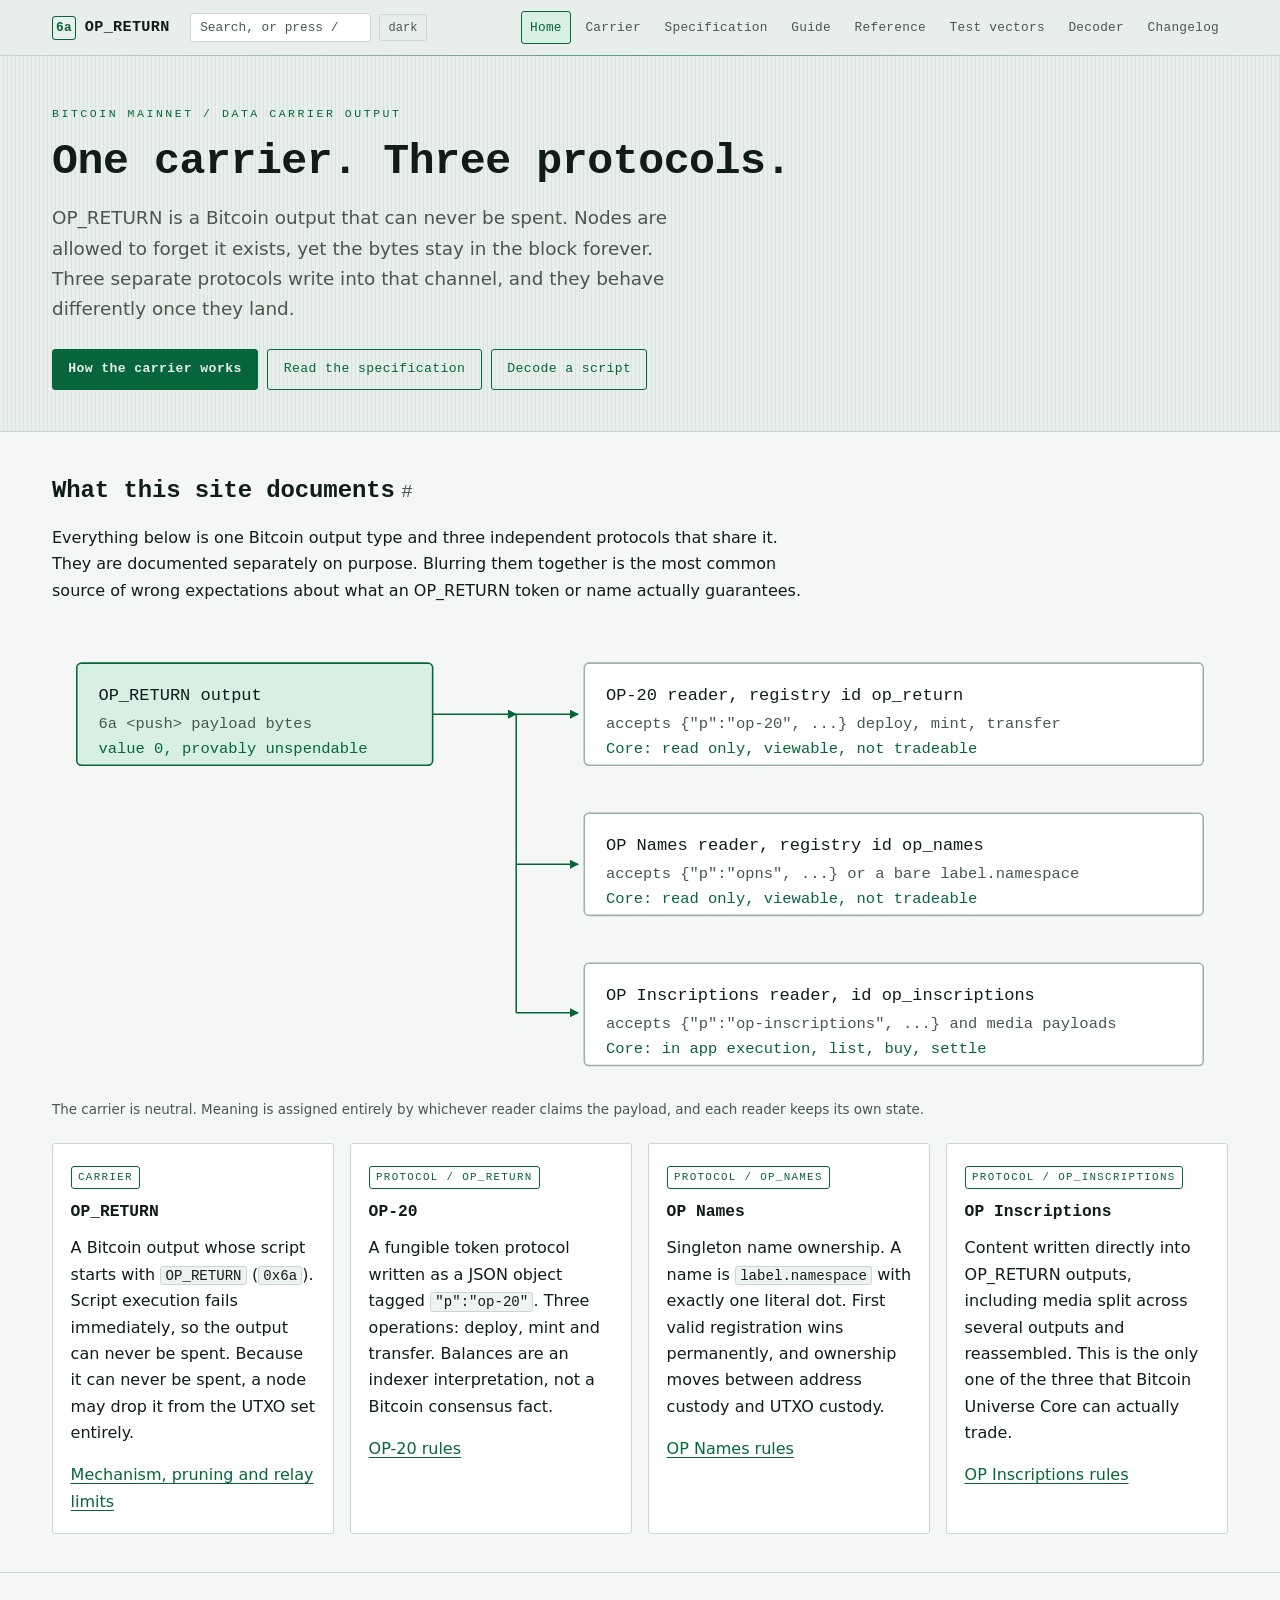
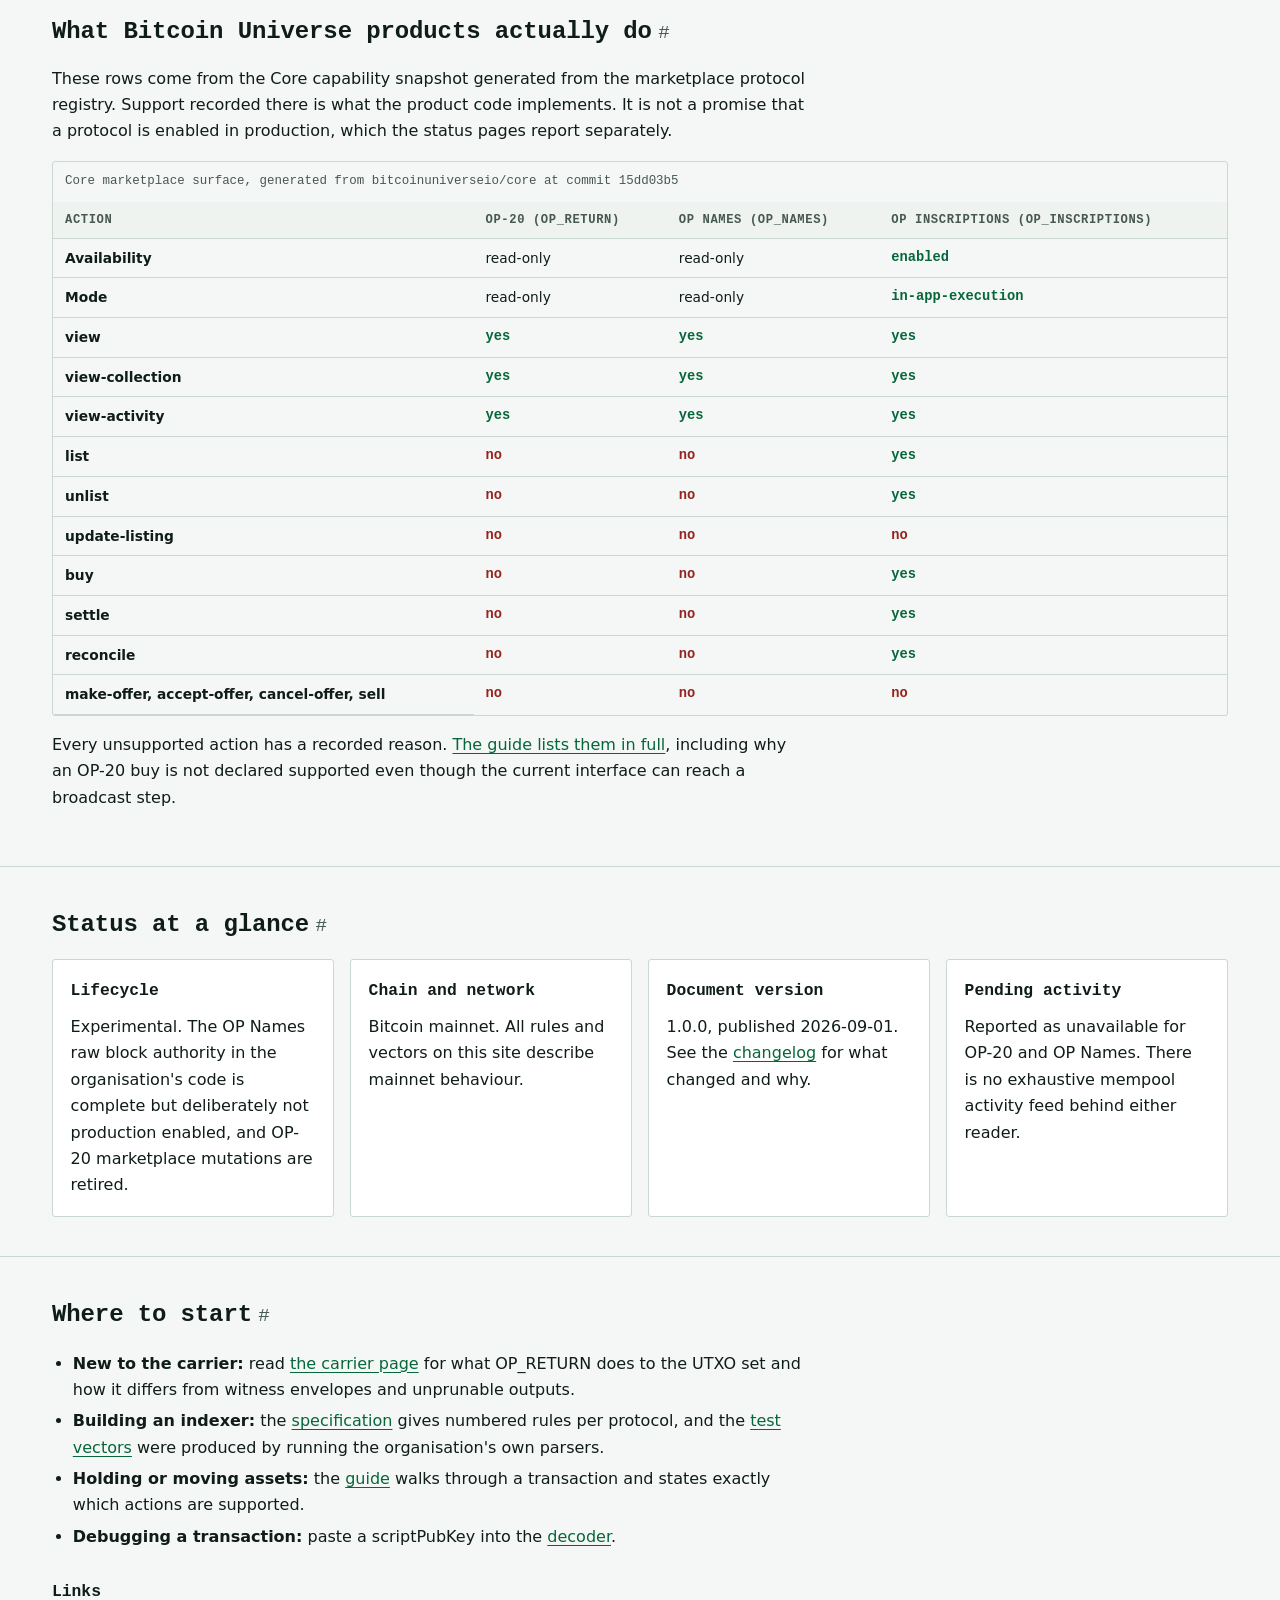
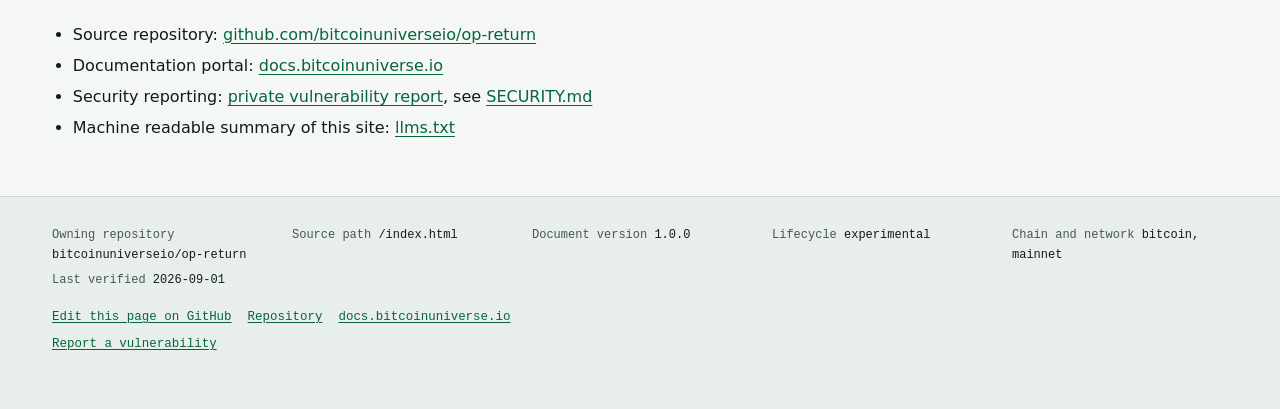
==== commit d76cbcca: "docs: rebuild as a complete OP_RETURN protocol documentation site Rebuilds this repository from a th" ====
--- a/index.html
+++ b/index.html
@@ -1,23 +1,235 @@
 <!doctype html>
 <html lang="en">
 <head>
-  <meta charset="utf-8">
-  <meta name="viewport" content="width=device-width,initial-scale=1">
-  <title>OP_RETURN / OP-20 — A signal written into Bitcoin</title>
-  <meta name="description" content="OP_RETURN gives compact data a permanent place in Bitcoin history. OP-20 turns those messages into a community-readable world of deploys, mints, and transfers.">
-  <meta name="theme-color" content="#09090f">
-  <link rel="stylesheet" href="styles.css">
+<meta charset="utf-8">
+<meta name="viewport" content="width=device-width,initial-scale=1">
+<title>OP_RETURN: one carrier, three Bitcoin protocols</title>
+<meta name="description" content="OP_RETURN is Bitcoin's provably unspendable data output. This site documents the carrier itself and the three protocols Bitcoin Universe indexes on it: OP-20 tokens, OP Names and OP Inscriptions.">
+<link rel="canonical" href="https://bitcoinuniverseio.github.io/op-return/">
+<meta name="theme-color" content="#050907" media="(prefers-color-scheme: dark)">
+<meta name="theme-color" content="#f4f7f5" media="(prefers-color-scheme: light)">
+<meta property="og:type" content="website">
+<meta property="og:site_name" content="OP_RETURN protocol documentation">
+<meta property="og:title" content="OP_RETURN: one carrier, three Bitcoin protocols">
+<meta property="og:description" content="The provably unspendable data output, and the OP-20, OP Names and OP Inscriptions protocols that ride on it.">
+<meta property="og:url" content="https://bitcoinuniverseio.github.io/op-return/">
+<meta property="og:image" content="https://bitcoinuniverseio.github.io/op-return/og.svg">
+<meta name="twitter:card" content="summary_large_image">
+<link rel="icon" href="favicon.svg" type="image/svg+xml">
+<link rel="stylesheet" href="styles.css">
 </head>
-<body style="--accent:#ff7a45;--accent-2:#ffd166">
-<div class="topbar"><div class="wrap nav"><a class="brand" href="index.html"><span class="brand-mark">OP</span><span>OP_RETURN / OP-20</span></a><nav class="nav-links" aria-label="Main navigation"><a href="index.html" aria-current="page">Home</a><a href="reference.html">Discover</a><a href="guide.html">Get started</a><a class="nav-cta" href="https://inscribe.bitcoinuniverse.io/">Open Bitcoin Universe ↗</a></nav></div></div>
-<main>
-  <div class="wrap hero">
-    <div><div class="eyebrow">A signal written into Bitcoin</div><h1>Leave a mark that keeps its place<span class="gradient">.</span></h1><p class="lede">OP_RETURN gives compact data a permanent place in Bitcoin history. OP-20 turns those messages into a community-readable world of deploys, mints, and transfers.</p><div class="actions"><a class="button primary" href="guide.html">Start your journey →</a><a class="button secondary" href="reference.html">Discover how it works</a></div></div>
-    <div class="hero-art" aria-hidden="true"><div class="orbit"><div class="core">OP</div><span class="spark one">Bitcoin</span><span class="spark two">community</span><span class="spark three">onchain</span></div></div>
-  </div>
-  <div class="band"><div class="wrap band-inner"><strong>Small payload. Huge canvas.</strong><span>Built for curious humans, collectors, creators, and communities.</span></div></div>
-  <section><div class="wrap"><div class="section-head"><div><div class="eyebrow">Why it matters</div><h2>Bitcoin can carry more than value.</h2></div><p>Every OP_RETURN begins as a compact onchain message. Compatible OP-20 services bring those messages together into recognizable token activity.</p></div><div class="grid"><article class="card"><span class="num">01 / EXPERIENCE</span><h3>Carry</h3><p>Place concise data in a Bitcoin transaction with OP_RETURN.</p></article><article class="card"><span class="num">02 / EXPERIENCE</span><h3>Coordinate</h3><p>Use OP-20 actions to express a token’s supply, mints, and movement.</p></article><article class="card"><span class="num">03 / EXPERIENCE</span><h3>Remember</h3><p>Follow the confirmed transaction and its interpreted history over time.</p></article></div></div></section>
-  <section><div class="wrap spotlight"><div class="eyebrow">The protocol in plain language</div><h2>A clear idea with an onchain heartbeat.</h2><p>Every OP_RETURN begins as a compact onchain message. Compatible OP-20 services bring those messages together into recognizable token activity.</p><div class="fact-list" style="margin-top:34px"><div class="fact"><strong>The carrier</strong><span>OP_RETURN stores provably unspendable data in a Bitcoin output.</span></div><div class="fact"><strong>The language</strong><span>OP-20 recognizes deploy, mint, and transfer actions.</span></div><div class="fact"><strong>The identity</strong><span>Tickers are compared without letter-case differences.</span></div><div class="fact"><strong>The view</strong><span>Compatible services interpret OP-20 activity from confirmed transactions.</span></div></div></div></section>
-  <section><div class="wrap"><div class="spotlight"><div class="eyebrow">Ready to explore?</div><h2>See what your next Bitcoin Universe moment can become.</h2><p>Explore supported experiences, connect a wallet when you are ready, and review every transaction before it leaves your hands.</p><div class="actions"><a class="button primary" href="https://inscribe.bitcoinuniverse.io/">Open Bitcoin Universe ↗</a><a class="button secondary" href="guide.html">See the journey</a></div></div></div></section>
+<body>
+<a class="skip" href="#main">Skip to content</a>
+
+<header class="masthead">
+  <div class="wrap masthead-inner">
+    <a class="mark" href="index.html"><span class="glyph" aria-hidden="true">6a</span><span>OP_RETURN</span></a>
+    <div class="toolbar">
+      <div class="search">
+        <label class="vh" for="site-search">Search this site</label>
+        <input id="site-search" type="search" placeholder="Search, or press /" autocomplete="off" spellcheck="false" data-base="">
+        <ul id="search-results" class="results"></ul>
+      </div>
+      <button id="theme-toggle" class="themebtn" type="button" hidden>theme</button>
+    </div>
+    <nav class="sitenav" aria-label="Main">
+      <a href="index.html" aria-current="page">Home</a>
+      <a href="carrier.html">Carrier</a>
+      <a href="spec.html">Specification</a>
+      <a href="guide.html">Guide</a>
+      <a href="reference.html">Reference</a>
+      <a href="vectors.html">Test vectors</a>
+      <a href="decoder.html">Decoder</a>
+      <a href="changelog.html">Changelog</a>
+    </nav>
+  </div>
+</header>
+
+<main id="main">
+
+<div class="channel">
+  <div class="wrap">
+    <p class="eyebrow">Bitcoin mainnet / data carrier output</p>
+    <h1>One carrier. Three protocols.</h1>
+    <p class="lede">OP_RETURN is a Bitcoin output that can never be spent. Nodes are allowed to forget it exists, yet the bytes stay in the block forever. Three separate protocols write into that channel, and they behave differently once they land.</p>
+    <div class="cta">
+      <a class="btn solid" href="carrier.html">How the carrier works</a>
+      <a class="btn" href="spec.html">Read the specification</a>
+      <a class="btn" href="decoder.html">Decode a script</a>
+    </div>
+  </div>
+</div>
+
+<section aria-labelledby="what">
+  <div class="wrap">
+    <h2 id="what">What this site documents</h2>
+    <p class="lead-col">Everything below is one Bitcoin output type and three independent protocols that share it. They are documented separately on purpose. Blurring them together is the most common source of wrong expectations about what an OP_RETURN token or name actually guarantees.</p>
+
+    <figure>
+      <svg viewBox="0 0 760 300" role="img" aria-labelledby="fanout-title fanout-desc">
+        <title id="fanout-title">One OP_RETURN carrier feeding three independent protocol readers</title>
+        <desc id="fanout-desc">A single OP_RETURN output holding a UTF-8 payload is read by three separate indexers. The OP-20 reader accepts payloads tagged p equals op-20. The OP Names reader accepts payloads tagged p equals opns or a bare dotted name. The OP Inscriptions reader accepts payloads tagged p equals op-inscriptions plus a narrow historical envelope. Each reader keeps its own state and none of them can bless the others.</desc>
+        <rect x="16" y="24" width="230" height="66" rx="3" class="dg-op"/>
+        <text x="30" y="48" class="dg-text">OP_RETURN output</text>
+        <text x="30" y="66" class="dg-mute">6a &lt;push&gt; payload bytes</text>
+        <text x="30" y="82" class="dg-accent">value 0, provably unspendable</text>
+
+        <path d="M246 57 L300 57" class="dg-flow" marker-end="url(#a1)"/>
+        <path d="M300 57 L300 250" class="dg-flow"/>
+        <path d="M300 57 L340 57" class="dg-flow" marker-end="url(#a1)"/>
+        <path d="M300 154 L340 154" class="dg-flow" marker-end="url(#a1)"/>
+        <path d="M300 250 L340 250" class="dg-flow" marker-end="url(#a1)"/>
+
+        <rect x="344" y="24" width="400" height="66" rx="3" class="dg-box"/>
+        <text x="358" y="48" class="dg-text">OP-20 reader, registry id op_return</text>
+        <text x="358" y="66" class="dg-mute">accepts {"p":"op-20", ...} deploy, mint, transfer</text>
+        <text x="358" y="82" class="dg-accent">Core: read only, viewable, not tradeable</text>
+
+        <rect x="344" y="121" width="400" height="66" rx="3" class="dg-box"/>
+        <text x="358" y="145" class="dg-text">OP Names reader, registry id op_names</text>
+        <text x="358" y="163" class="dg-mute">accepts {"p":"opns", ...} or a bare label.namespace</text>
+        <text x="358" y="179" class="dg-accent">Core: read only, viewable, not tradeable</text>
+
+        <rect x="344" y="218" width="400" height="66" rx="3" class="dg-box"/>
+        <text x="358" y="242" class="dg-text">OP Inscriptions reader, id op_inscriptions</text>
+        <text x="358" y="260" class="dg-mute">accepts {"p":"op-inscriptions", ...} and media payloads</text>
+        <text x="358" y="276" class="dg-accent">Core: in app execution, list, buy, settle</text>
+
+        <defs>
+          <marker id="a1" viewBox="0 0 10 10" refX="9" refY="5" markerWidth="6" markerHeight="6" orient="auto">
+            <path d="M0 0 L10 5 L0 10 z" fill="currentColor" style="fill:var(--accent)"/>
+          </marker>
+        </defs>
+      </svg>
+      <figcaption>The carrier is neutral. Meaning is assigned entirely by whichever reader claims the payload, and each reader keeps its own state.</figcaption>
+    </figure>
+
+    <div class="grid">
+      <article class="card">
+        <span class="tag">carrier</span>
+        <h3>OP_RETURN</h3>
+        <p>A Bitcoin output whose script starts with <code>OP_RETURN</code> (<code>0x6a</code>). Script execution fails immediately, so the output can never be spent. Because it can never be spent, a node may drop it from the UTXO set entirely.</p>
+        <p><a href="carrier.html">Mechanism, pruning and relay limits</a></p>
+      </article>
+      <article class="card">
+        <span class="tag">protocol / op_return</span>
+        <h3>OP-20</h3>
+        <p>A fungible token protocol written as a JSON object tagged <code>"p":"op-20"</code>. Three operations: deploy, mint and transfer. Balances are an indexer interpretation, not a Bitcoin consensus fact.</p>
+        <p><a href="spec.html#op20">OP-20 rules</a></p>
+      </article>
+      <article class="card">
+        <span class="tag">protocol / op_names</span>
+        <h3>OP Names</h3>
+        <p>Singleton name ownership. A name is <code>label.namespace</code> with exactly one literal dot. First valid registration wins permanently, and ownership moves between address custody and UTXO custody.</p>
+        <p><a href="spec.html#opnames">OP Names rules</a></p>
+      </article>
+      <article class="card">
+        <span class="tag">protocol / op_inscriptions</span>
+        <h3>OP Inscriptions</h3>
+        <p>Content written directly into OP_RETURN outputs, including media split across several outputs and reassembled. This is the only one of the three that Bitcoin Universe Core can actually trade.</p>
+        <p><a href="spec.html#opinscriptions">OP Inscriptions rules</a></p>
+      </article>
+    </div>
+  </div>
+</section>
+
+<section aria-labelledby="support">
+  <div class="wrap">
+    <h2 id="support">What Bitcoin Universe products actually do</h2>
+    <p class="lead-col">These rows come from the Core capability snapshot generated from the marketplace protocol registry. Support recorded there is what the product code implements. It is not a promise that a protocol is enabled in production, which the status pages report separately.</p>
+
+    <div class="table-scroll">
+      <table>
+        <caption>Core marketplace surface, generated from bitcoinuniverseio/core at commit 15dd03b5</caption>
+        <thead>
+          <tr><th scope="col">Action</th><th scope="col">OP-20 (op_return)</th><th scope="col">OP Names (op_names)</th><th scope="col">OP Inscriptions (op_inscriptions)</th></tr>
+        </thead>
+        <tbody>
+          <tr><th scope="row">Availability</th><td>read-only</td><td>read-only</td><td class="yes">enabled</td></tr>
+          <tr><th scope="row">Mode</th><td>read-only</td><td>read-only</td><td class="yes">in-app-execution</td></tr>
+          <tr><th scope="row">view</th><td class="yes">yes</td><td class="yes">yes</td><td class="yes">yes</td></tr>
+          <tr><th scope="row">view-collection</th><td class="yes">yes</td><td class="yes">yes</td><td class="yes">yes</td></tr>
+          <tr><th scope="row">view-activity</th><td class="yes">yes</td><td class="yes">yes</td><td class="yes">yes</td></tr>
+          <tr><th scope="row">list</th><td class="no">no</td><td class="no">no</td><td class="yes">yes</td></tr>
+          <tr><th scope="row">unlist</th><td class="no">no</td><td class="no">no</td><td class="yes">yes</td></tr>
+          <tr><th scope="row">update-listing</th><td class="no">no</td><td class="no">no</td><td class="no">no</td></tr>
+          <tr><th scope="row">buy</th><td class="no">no</td><td class="no">no</td><td class="yes">yes</td></tr>
+          <tr><th scope="row">settle</th><td class="no">no</td><td class="no">no</td><td class="yes">yes</td></tr>
+          <tr><th scope="row">reconcile</th><td class="no">no</td><td class="no">no</td><td class="yes">yes</td></tr>
+          <tr><th scope="row">make-offer, accept-offer, cancel-offer, sell</th><td class="no">no</td><td class="no">no</td><td class="no">no</td></tr>
+        </tbody>
+      </table>
+    </div>
+
+    <p class="lead-col">Every unsupported action has a recorded reason. <a href="guide.html#matrix">The guide lists them in full</a>, including why an OP-20 buy is not declared supported even though the current interface can reach a broadcast step.</p>
+  </div>
+</section>
+
+<section aria-labelledby="facts">
+  <div class="wrap">
+    <h2 id="facts">Status at a glance</h2>
+    <div class="grid">
+      <article class="card">
+        <h3>Lifecycle</h3>
+        <p>Experimental. The OP Names raw block authority in the organisation's code is complete but deliberately not production enabled, and OP-20 marketplace mutations are retired.</p>
+      </article>
+      <article class="card">
+        <h3>Chain and network</h3>
+        <p>Bitcoin mainnet. All rules and vectors on this site describe mainnet behaviour.</p>
+      </article>
+      <article class="card">
+        <h3>Document version</h3>
+        <p>1.0.0, published 2026-09-01. See the <a href="changelog.html">changelog</a> for what changed and why.</p>
+      </article>
+      <article class="card">
+        <h3>Pending activity</h3>
+        <p>Reported as unavailable for OP-20 and OP Names. There is no exhaustive mempool activity feed behind either reader.</p>
+      </article>
+    </div>
+  </div>
+</section>
+
+<section aria-labelledby="entry">
+  <div class="wrap">
+    <h2 id="entry">Where to start</h2>
+    <ul class="lead-col">
+      <li><strong>New to the carrier:</strong> read <a href="carrier.html">the carrier page</a> for what OP_RETURN does to the UTXO set and how it differs from witness envelopes and unprunable outputs.</li>
+      <li><strong>Building an indexer:</strong> the <a href="spec.html">specification</a> gives numbered rules per protocol, and the <a href="vectors.html">test vectors</a> were produced by running the organisation's own parsers.</li>
+      <li><strong>Holding or moving assets:</strong> the <a href="guide.html">guide</a> walks through a transaction and states exactly which actions are supported.</li>
+      <li><strong>Debugging a transaction:</strong> paste a scriptPubKey into the <a href="decoder.html">decoder</a>.</li>
+    </ul>
+
+    <h3>Links</h3>
+    <ul class="lead-col">
+      <li>Source repository: <a href="https://github.com/bitcoinuniverseio/op-return">github.com/bitcoinuniverseio/op-return</a></li>
+      <li>Documentation portal: <a href="https://docs.bitcoinuniverse.io">docs.bitcoinuniverse.io</a></li>
+      <li>Security reporting: <a href="https://github.com/bitcoinuniverseio/op-return/security/advisories/new">private vulnerability report</a>, see <a href="https://github.com/bitcoinuniverseio/op-return/blob/main/SECURITY.md">SECURITY.md</a></li>
+      <li>Machine readable summary of this site: <a href="llms.txt">llms.txt</a></li>
+    </ul>
+  </div>
+</section>
+
 </main>
-<footer><div class="wrap footer-inner"><span>OP_RETURN / OP-20 on Bitcoin</span><span>Presented by <a href="https://github.com/bitcoinuniverse/op-return">Bitcoin Universe</a></span></div></footer></body></html>
+
+<footer>
+  <div class="wrap">
+    <div class="meta">
+      <div><b>Owning repository</b> <span>bitcoinuniverseio/op-return</span></div>
+      <div><b>Source path</b> <span>/index.html</span></div>
+      <div><b>Document version</b> <span>1.0.0</span></div>
+      <div><b>Lifecycle</b> <span>experimental</span></div>
+      <div><b>Chain and network</b> <span>bitcoin, mainnet</span></div>
+      <div><b>Last verified</b> <span>2026-09-01</span></div>
+    </div>
+    <p class="links">
+      <a href="https://github.com/bitcoinuniverseio/op-return/edit/main/index.html">Edit this page on GitHub</a>
+      <a href="https://github.com/bitcoinuniverseio/op-return">Repository</a>
+      <a href="https://docs.bitcoinuniverse.io">docs.bitcoinuniverse.io</a>
+      <a href="https://github.com/bitcoinuniverseio/op-return/blob/main/SECURITY.md">Report a vulnerability</a>
+    </p>
+  </div>
+</footer>
+
+<script src="site.js" defer></script>
+</body>
+</html>
--- a/styles.css
+++ b/styles.css
@@ -1,137 +1,658 @@
+/* OP_RETURN documentation site.
+   Visual language: a signal written to a channel. Dark technical base,
+   one signal-green accent, byte frames with labelled offsets. */
+
 :root {
-  color-scheme: dark;
-  --ink: #f7f5ef;
-  --muted: #aaa8b3;
-  --panel: rgba(255, 255, 255, 0.06);
-  --line: rgba(255, 255, 255, 0.12);
-  --accent: #ff8a3d;
-  --accent-2: #ffd166;
-  --bg: #09090f;
-  font-family: Inter, ui-sans-serif, system-ui, -apple-system, BlinkMacSystemFont, "Segoe UI", sans-serif;
-}
+  color-scheme: light dark;
+
+  --bg: #f4f7f5;
+  --bg-deep: #e8eeeb;
+  --surface: #ffffff;
+  --surface-2: #eef3f0;
+  --line: #cbd8d2;
+  --line-strong: #9db0a8;
+  --text: #0f1c17;
+  --muted: #47584f;
+  --accent: #06663a;
+  --accent-strong: #044a2a;
+  --accent-soft: #d8f0e3;
+  --warn: #8a4a06;
+  --warn-soft: #fbeedd;
+  --bad: #97231f;
+  --bad-soft: #fbe6e5;
+
+  --mono: ui-monospace, "SFMono-Regular", "SF Mono", "Cascadia Mono", "Roboto Mono", Menlo, Consolas, "Liberation Mono", monospace;
+  --sans: system-ui, -apple-system, "Segoe UI", Roboto, "Helvetica Neue", Arial, sans-serif;
+
+  --wrap: 76rem;
+  --radius: 3px;
+}
+
+@media (prefers-color-scheme: dark) {
+  :root {
+    --bg: #050907;
+    --bg-deep: #020403;
+    --surface: #0c1512;
+    --surface-2: #111d18;
+    --line: #22332c;
+    --line-strong: #3a5449;
+    --text: #e4f1ea;
+    --muted: #9ab3a7;
+    --accent: #3ce491;
+    --accent-strong: #7bf5b6;
+    --accent-soft: #0c2b1d;
+    --warn: #f0b45c;
+    --warn-soft: #2a1f0c;
+    --bad: #ff8b82;
+    --bad-soft: #2c1210;
+  }
+}
+
+:root[data-theme="light"] {
+  --bg: #f4f7f5;
+  --bg-deep: #e8eeeb;
+  --surface: #ffffff;
+  --surface-2: #eef3f0;
+  --line: #cbd8d2;
+  --line-strong: #9db0a8;
+  --text: #0f1c17;
+  --muted: #47584f;
+  --accent: #06663a;
+  --accent-strong: #044a2a;
+  --accent-soft: #d8f0e3;
+  --warn: #8a4a06;
+  --warn-soft: #fbeedd;
+  --bad: #97231f;
+  --bad-soft: #fbe6e5;
+}
+
+:root[data-theme="dark"] {
+  --bg: #050907;
+  --bg-deep: #020403;
+  --surface: #0c1512;
+  --surface-2: #111d18;
+  --line: #22332c;
+  --line-strong: #3a5449;
+  --text: #e4f1ea;
+  --muted: #9ab3a7;
+  --accent: #3ce491;
+  --accent-strong: #7bf5b6;
+  --accent-soft: #0c2b1d;
+  --warn: #f0b45c;
+  --warn-soft: #2a1f0c;
+  --bad: #ff8b82;
+  --bad-soft: #2c1210;
+}
+
 * { box-sizing: border-box; }
-html { scroll-behavior: smooth; }
+
+html { -webkit-text-size-adjust: 100%; }
+
 body {
   margin: 0;
-  min-width: 320px;
-  color: var(--ink);
+  background: var(--bg);
+  color: var(--text);
+  font-family: var(--sans);
+  font-size: 16px;
+  line-height: 1.65;
+  overflow-wrap: break-word;
+}
+
+.wrap {
+  width: 100%;
+  max-width: var(--wrap);
+  margin: 0 auto;
+  padding: 0 1.25rem;
+}
+
+a { color: var(--accent); text-underline-offset: 0.18em; }
+a:hover { color: var(--accent-strong); }
+
+:focus-visible {
+  outline: 2px solid var(--accent);
+  outline-offset: 2px;
+}
+
+.skip {
+  position: absolute;
+  left: -9999px;
+  top: 0;
+  background: var(--accent);
+  color: var(--bg-deep);
+  padding: 0.6rem 1rem;
+  z-index: 50;
+  font-weight: 700;
+}
+.skip:focus { left: 0; }
+
+.vh {
+  position: absolute;
+  width: 1px; height: 1px;
+  margin: -1px; padding: 0;
+  overflow: hidden;
+  clip: rect(0 0 0 0);
+  clip-path: inset(50%);
+  white-space: nowrap;
+  border: 0;
+}
+
+/* ---------- masthead ---------- */
+
+.masthead {
+  border-bottom: 1px solid var(--line);
+  background: var(--bg-deep);
+  position: relative;
+}
+
+.masthead::after {
+  content: "";
+  position: absolute;
+  left: 0; right: 0; bottom: -1px;
+  height: 1px;
+  background: linear-gradient(90deg, transparent, var(--accent), transparent);
+  opacity: 0.55;
+}
+
+.masthead-inner {
+  display: flex;
+  flex-wrap: wrap;
+  align-items: center;
+  gap: 0.75rem 1.25rem;
+  padding-top: 0.7rem;
+  padding-bottom: 0.7rem;
+}
+
+.mark {
+  display: inline-flex;
+  align-items: center;
+  gap: 0.55rem;
+  font-family: var(--mono);
+  font-weight: 700;
+  font-size: 0.95rem;
+  letter-spacing: 0.02em;
+  text-decoration: none;
+  color: var(--text);
+}
+.mark .glyph {
+  display: inline-block;
+  width: 1.5rem;
+  height: 1.5rem;
+  border: 1px solid var(--accent);
+  color: var(--accent);
+  text-align: center;
+  line-height: 1.4rem;
+  font-size: 0.8rem;
+  border-radius: var(--radius);
+}
+
+.sitenav {
+  display: flex;
+  flex-wrap: wrap;
+  gap: 0.15rem 0.35rem;
+  margin-left: auto;
+}
+.sitenav a {
+  font-family: var(--mono);
+  font-size: 0.8rem;
+  letter-spacing: 0.02em;
+  text-decoration: none;
+  color: var(--muted);
+  padding: 0.3rem 0.5rem;
+  border: 1px solid transparent;
+  border-radius: var(--radius);
+}
+.sitenav a:hover { color: var(--text); border-color: var(--line); }
+.sitenav a[aria-current="page"] {
+  color: var(--accent);
+  border-color: var(--accent);
+  background: var(--accent-soft);
+}
+
+.toolbar {
+  display: flex;
+  align-items: center;
+  gap: 0.5rem;
+}
+
+.themebtn {
+  font-family: var(--mono);
+  font-size: 0.75rem;
+  background: transparent;
+  color: var(--muted);
+  border: 1px solid var(--line);
+  border-radius: var(--radius);
+  padding: 0.35rem 0.55rem;
+  cursor: pointer;
+}
+.themebtn:hover { color: var(--text); border-color: var(--line-strong); }
+
+/* ---------- search ---------- */
+
+.search { position: relative; flex: 1 1 12rem; min-width: 9rem; }
+.search input {
+  width: 100%;
+  font-family: var(--mono);
+  font-size: 0.8rem;
+  padding: 0.4rem 0.6rem;
+  color: var(--text);
+  background: var(--surface);
+  border: 1px solid var(--line);
+  border-radius: var(--radius);
+}
+.search input::placeholder { color: var(--muted); }
+.results {
+  position: absolute;
+  z-index: 40;
+  top: calc(100% + 4px);
+  left: 0;
+  right: 0;
+  max-height: 22rem;
+  overflow-y: auto;
+  background: var(--surface);
+  border: 1px solid var(--line-strong);
+  border-radius: var(--radius);
+  list-style: none;
+  margin: 0;
+  padding: 0;
+  box-shadow: 0 12px 30px rgb(0 0 0 / 35%);
+}
+.results:empty { display: none; }
+.results li { border-bottom: 1px solid var(--line); }
+.results li:last-child { border-bottom: 0; }
+.results a, .results .empty {
+  display: block;
+  padding: 0.55rem 0.7rem;
+  text-decoration: none;
+  color: var(--text);
+  font-size: 0.85rem;
+  line-height: 1.4;
+}
+.results a:hover, .results a:focus { background: var(--accent-soft); }
+.results .where {
+  display: block;
+  font-family: var(--mono);
+  font-size: 0.7rem;
+  color: var(--accent);
+  letter-spacing: 0.04em;
+  text-transform: uppercase;
+}
+.results .snip { display: block; color: var(--muted); font-size: 0.78rem; }
+.results .empty { color: var(--muted); }
+
+/* ---------- channel strip (hero) ---------- */
+
+.channel {
+  border-bottom: 1px solid var(--line);
   background:
-    radial-gradient(circle at 12% 8%, color-mix(in srgb, var(--accent) 24%, transparent), transparent 34rem),
-    radial-gradient(circle at 88% 12%, color-mix(in srgb, var(--accent-2) 16%, transparent), transparent 30rem),
-    linear-gradient(180deg, #11111b 0%, var(--bg) 48%, #07070b 100%);
-  line-height: 1.6;
-}
-body::before {
-  content: "";
-  position: fixed;
-  inset: 0;
-  pointer-events: none;
-  opacity: 0.18;
-  background-image: linear-gradient(rgba(255,255,255,.025) 1px, transparent 1px), linear-gradient(90deg, rgba(255,255,255,.025) 1px, transparent 1px);
-  background-size: 42px 42px;
-  mask-image: linear-gradient(to bottom, #000, transparent 78%);
-}
-a { color: inherit; }
-.wrap { width: min(1160px, calc(100% - 40px)); margin: 0 auto; }
-.topbar {
-  position: sticky;
-  top: 0;
-  z-index: 20;
-  backdrop-filter: blur(18px);
-  background: rgba(9,9,15,.75);
-  border-bottom: 1px solid var(--line);
-}
-.nav { min-height: 72px; display: flex; align-items: center; justify-content: space-between; gap: 24px; }
-.brand { display: inline-flex; align-items: center; gap: 12px; text-decoration: none; font-weight: 800; letter-spacing: -.02em; }
-.brand-mark {
+    repeating-linear-gradient(90deg, transparent 0 3px, color-mix(in srgb, var(--line) 45%, transparent) 3px 4px),
+    var(--bg-deep);
+  padding: 3rem 0 2.6rem;
+}
+
+.eyebrow {
+  font-family: var(--mono);
+  font-size: 0.72rem;
+  letter-spacing: 0.22em;
+  text-transform: uppercase;
+  color: var(--accent);
+  margin: 0 0 0.9rem;
+}
+
+h1 {
+  font-family: var(--mono);
+  font-size: clamp(1.6rem, 5.2vw, 2.7rem);
+  line-height: 1.15;
+  letter-spacing: -0.01em;
+  margin: 0 0 1rem;
+  font-weight: 700;
+}
+
+.lede {
+  font-size: clamp(1rem, 2.4vw, 1.15rem);
+  color: var(--muted);
+  max-width: 56ch;
+  margin: 0 0 1.5rem;
+}
+
+.cta { display: flex; flex-wrap: wrap; gap: 0.6rem; }
+
+.btn {
+  display: inline-block;
+  font-family: var(--mono);
+  font-size: 0.82rem;
+  letter-spacing: 0.03em;
+  text-decoration: none;
+  padding: 0.55rem 0.95rem;
+  border-radius: var(--radius);
+  border: 1px solid var(--accent);
+  color: var(--accent);
+}
+.btn:hover { background: var(--accent-soft); }
+.btn.solid { background: var(--accent); color: var(--bg-deep); font-weight: 700; }
+.btn.solid:hover { background: var(--accent-strong); color: var(--bg-deep); }
+
+/* ---------- layout ---------- */
+
+main { display: block; }
+
+section { padding: 2.4rem 0; border-bottom: 1px solid var(--line); }
+section:last-of-type { border-bottom: 0; }
+
+h2 {
+  font-family: var(--mono);
+  font-size: clamp(1.15rem, 3vw, 1.5rem);
+  margin: 0 0 0.9rem;
+  letter-spacing: -0.005em;
+}
+h3 {
+  font-family: var(--mono);
+  font-size: 1.02rem;
+  margin: 1.8rem 0 0.6rem;
+}
+h4 {
+  font-family: var(--mono);
+  font-size: 0.92rem;
+  margin: 1.3rem 0 0.4rem;
+  color: var(--muted);
+}
+
+p { margin: 0 0 1rem; max-width: 74ch; }
+ul, ol { max-width: 74ch; padding-left: 1.3rem; }
+li { margin: 0.3rem 0; }
+
+.lead-col { max-width: 74ch; }
+
+.anchor {
+  color: var(--muted);
+  text-decoration: none;
+  font-weight: 400;
+  margin-left: 0.4rem;
+  font-size: 0.8em;
+}
+.anchor:hover { color: var(--accent); }
+
+/* ---------- cards / grids ---------- */
+
+.grid { display: grid; gap: 1rem; grid-template-columns: repeat(auto-fit, minmax(15rem, 1fr)); }
+
+.card {
+  background: var(--surface);
+  border: 1px solid var(--line);
+  border-radius: var(--radius);
+  padding: 1.1rem;
+}
+.card h3 { margin-top: 0; }
+.card p:last-child { margin-bottom: 0; }
+
+.card .tag {
+  display: inline-block;
+  font-family: var(--mono);
+  font-size: 0.68rem;
+  letter-spacing: 0.12em;
+  text-transform: uppercase;
+  color: var(--accent);
+  border: 1px solid var(--accent);
+  border-radius: var(--radius);
+  padding: 0.1rem 0.4rem;
+  margin-bottom: 0.6rem;
+}
+
+.note {
+  border-left: 3px solid var(--accent);
+  background: var(--surface);
+  padding: 0.85rem 1rem;
+  margin: 1.2rem 0;
+  border-radius: 0 var(--radius) var(--radius) 0;
+}
+.note.warn { border-left-color: var(--warn); background: var(--warn-soft); }
+.note.bad { border-left-color: var(--bad); background: var(--bad-soft); }
+.note p:last-child { margin-bottom: 0; }
+.note strong { font-family: var(--mono); font-size: 0.85rem; letter-spacing: 0.04em; }
+
+/* ---------- byte frame ---------- */
+
+.frame-scroll {
+  overflow-x: auto;
+  border: 1px solid var(--line);
+  border-radius: var(--radius);
+  background: var(--surface);
+  margin: 1rem 0;
+}
+.frame {
+  min-width: max-content;
+  font-family: var(--mono);
+  font-size: 0.78rem;
+  padding: 0.9rem;
+}
+.frame-row { display: flex; align-items: stretch; }
+.frame-row + .frame-row { margin-top: 0.2rem; }
+
+.fld {
+  display: flex;
+  flex-direction: column;
+  border: 1px solid var(--line-strong);
+  border-radius: var(--radius);
+  padding: 0.35rem 0.5rem;
+  margin-right: 0.25rem;
+  background: var(--surface-2);
+  min-width: 3rem;
+}
+.fld:last-child { margin-right: 0; }
+.fld .off {
+  font-size: 0.64rem;
+  letter-spacing: 0.08em;
+  color: var(--muted);
+  text-transform: uppercase;
+  white-space: nowrap;
+}
+.fld .val { color: var(--text); white-space: nowrap; }
+.fld .nm { font-size: 0.68rem; color: var(--accent); white-space: nowrap; }
+.fld.op { border-color: var(--accent); background: var(--accent-soft); }
+.fld.pay { border-style: dashed; }
+
+.legend {
+  font-family: var(--mono);
+  font-size: 0.72rem;
+  color: var(--muted);
+  margin: 0.5rem 0 0;
+  max-width: none;
+}
+
+/* ---------- code ---------- */
+
+pre {
+  overflow-x: auto;
+  background: var(--surface);
+  border: 1px solid var(--line);
+  border-radius: var(--radius);
+  padding: 0.85rem 1rem;
+  margin: 1rem 0;
+  font-size: 0.8rem;
+  line-height: 1.55;
+}
+pre code { font-family: var(--mono); }
+code {
+  font-family: var(--mono);
+  font-size: 0.88em;
+  overflow-wrap: anywhere;
+  background: var(--surface-2);
+  border: 1px solid var(--line);
+  border-radius: var(--radius);
+  padding: 0.05em 0.3em;
+}
+pre code { background: none; border: 0; padding: 0; }
+.hex { word-break: break-all; }
+
+/* ---------- tables ---------- */
+
+.table-scroll { overflow-x: auto; margin: 1rem 0; border: 1px solid var(--line); border-radius: var(--radius); }
+table { border-collapse: collapse; width: 100%; min-width: 36rem; font-size: 0.86rem; }
+caption { text-align: left; font-family: var(--mono); font-size: 0.78rem; color: var(--muted); padding: 0.6rem 0.75rem; }
+th, td { text-align: left; padding: 0.5rem 0.75rem; border-bottom: 1px solid var(--line); vertical-align: top; }
+thead th { background: var(--surface-2); font-family: var(--mono); font-size: 0.76rem; letter-spacing: 0.05em; text-transform: uppercase; color: var(--muted); }
+tbody tr:last-child td { border-bottom: 0; }
+
+.yes { color: var(--accent); font-family: var(--mono); font-weight: 700; }
+.no { color: var(--bad); font-family: var(--mono); font-weight: 700; }
+.part { color: var(--warn); font-family: var(--mono); font-weight: 700; }
+
+/* ---------- numbered rules ---------- */
+
+.rules { list-style: none; padding: 0; max-width: none; counter-reset: none; }
+.rules > li {
   display: grid;
-  place-items: center;
-  width: 38px;
-  height: 38px;
-  border-radius: 12px;
-  color: #09090f;
-  background: linear-gradient(135deg, var(--accent), var(--accent-2));
-  box-shadow: 0 10px 32px color-mix(in srgb, var(--accent) 28%, transparent);
-  font-size: 14px;
-}
-.nav-links { display: flex; align-items: center; gap: 22px; }
-.nav-links a { color: var(--muted); text-decoration: none; font-size: 14px; font-weight: 650; }
-.nav-links a:hover, .nav-links a[aria-current="page"] { color: var(--ink); }
-.nav-links .nav-cta { color: var(--ink); border: 1px solid var(--line); border-radius: 999px; padding: 9px 15px; background: rgba(255,255,255,.05); }
-.hero { min-height: 680px; display: grid; grid-template-columns: minmax(0, 1.1fr) minmax(320px, .9fr); align-items: center; gap: 70px; padding: 92px 0 72px; }
-.hero.compact { min-height: 560px; }
-.eyebrow { color: var(--accent-2); font-size: 12px; font-weight: 850; letter-spacing: .17em; text-transform: uppercase; }
-h1, h2, h3, p { margin-top: 0; }
-h1 { max-width: 880px; margin: 18px 0 24px; font-size: clamp(54px, 8vw, 112px); line-height: .92; letter-spacing: -.065em; }
-.hero.compact h1 { font-size: clamp(48px, 7vw, 88px); }
-.gradient { color: transparent; background: linear-gradient(100deg, var(--accent), var(--accent-2)); background-clip: text; -webkit-background-clip: text; }
-.lede { max-width: 690px; color: #ceccd4; font-size: clamp(18px, 2.2vw, 23px); line-height: 1.55; }
-.actions { display: flex; flex-wrap: wrap; gap: 13px; margin-top: 34px; }
-.button { display: inline-flex; align-items: center; justify-content: center; gap: 10px; min-height: 48px; padding: 0 20px; border-radius: 999px; text-decoration: none; font-size: 14px; font-weight: 800; }
-.button.primary { color: #09090f; background: linear-gradient(135deg, var(--accent), var(--accent-2)); box-shadow: 0 16px 50px color-mix(in srgb, var(--accent) 24%, transparent); }
-.button.secondary { border: 1px solid var(--line); background: rgba(255,255,255,.05); }
-.hero-art { position: relative; min-height: 430px; display: grid; place-items: center; }
-.orbit { width: min(390px, 88vw); aspect-ratio: 1; border-radius: 50%; border: 1px solid color-mix(in srgb, var(--accent) 30%, transparent); position: relative; animation: float 7s ease-in-out infinite; }
-.orbit::before, .orbit::after { content: ""; position: absolute; border-radius: inherit; border: 1px solid var(--line); }
-.orbit::before { inset: 14%; }
-.orbit::after { inset: 30%; background: radial-gradient(circle, color-mix(in srgb, var(--accent) 30%, transparent), transparent 70%); }
-.core { position: absolute; inset: 39%; z-index: 2; display: grid; place-items: center; border-radius: 28%; color: #09090f; font-size: clamp(18px, 3vw, 32px); font-weight: 950; background: linear-gradient(135deg, var(--accent), var(--accent-2)); box-shadow: 0 0 80px color-mix(in srgb, var(--accent) 38%, transparent); }
-.spark { position: absolute; display: inline-flex; padding: 8px 12px; border: 1px solid var(--line); border-radius: 999px; background: rgba(9,9,15,.84); color: #d8d6df; font-size: 12px; font-weight: 750; }
-.spark.one { top: 8%; right: 8%; }
-.spark.two { bottom: 13%; left: 0; }
-.spark.three { right: -3%; bottom: 26%; }
-.logo-art { max-width: 76%; max-height: 160px; filter: drop-shadow(0 18px 36px rgba(0,0,0,.36)); }
-.band { border-top: 1px solid var(--line); border-bottom: 1px solid var(--line); background: rgba(255,255,255,.025); }
-.band-inner { min-height: 92px; display: flex; align-items: center; justify-content: space-between; gap: 24px; color: #d7d5dc; }
-.band strong { color: var(--accent-2); }
-section { padding: 100px 0; }
-.section-head { display: grid; grid-template-columns: minmax(0, 1fr) minmax(280px, .6fr); gap: 70px; align-items: end; margin-bottom: 46px; }
-h2 { max-width: 760px; margin-bottom: 0; font-size: clamp(38px, 6vw, 68px); line-height: 1; letter-spacing: -.045em; }
-.section-head p { color: var(--muted); margin-bottom: 3px; }
-.grid { display: grid; grid-template-columns: repeat(3, minmax(0,1fr)); gap: 18px; }
-.card { min-height: 240px; padding: 30px; border: 1px solid var(--line); border-radius: 26px; background: linear-gradient(145deg, rgba(255,255,255,.075), rgba(255,255,255,.025)); box-shadow: 0 24px 70px rgba(0,0,0,.16); }
-.card .num { color: var(--accent-2); font-size: 11px; font-weight: 900; letter-spacing: .16em; }
-.card h3 { margin: 34px 0 12px; font-size: 25px; line-height: 1.15; letter-spacing: -.025em; }
-.card p { color: var(--muted); margin-bottom: 0; }
-.story { display: grid; grid-template-columns: .78fr 1.22fr; gap: 70px; align-items: start; }
-.story-copy { position: sticky; top: 110px; }
-.story-list { display: grid; gap: 16px; }
-.story-item { display: grid; grid-template-columns: 58px 1fr; gap: 18px; padding: 26px; border: 1px solid var(--line); border-radius: 22px; background: rgba(255,255,255,.035); }
-.story-item b { color: var(--accent-2); font-size: 13px; letter-spacing: .1em; }
-.story-item h3 { margin-bottom: 8px; font-size: 22px; }
-.story-item p { color: var(--muted); margin-bottom: 0; }
-.spotlight { overflow: hidden; position: relative; padding: 58px; border: 1px solid color-mix(in srgb, var(--accent) 34%, var(--line)); border-radius: 34px; background: linear-gradient(135deg, color-mix(in srgb, var(--accent) 18%, transparent), rgba(255,255,255,.04)); }
-.spotlight::after { content: ""; position: absolute; width: 280px; height: 280px; right: -80px; top: -120px; border-radius: 50%; background: var(--accent); filter: blur(100px); opacity: .18; }
-.spotlight h2 { max-width: 870px; }
-.spotlight p { max-width: 760px; margin: 22px 0 0; color: #d3d0da; font-size: 18px; }
-.fact-list { display: grid; grid-template-columns: repeat(2, minmax(0,1fr)); gap: 15px; }
-.fact { padding: 24px; border-left: 2px solid var(--accent); background: rgba(255,255,255,.035); border-radius: 0 18px 18px 0; }
-.fact strong { display: block; margin-bottom: 6px; }
-.fact span { color: var(--muted); }
-.source-list { display: grid; gap: 12px; }
-.source { display: flex; align-items: center; justify-content: space-between; gap: 20px; padding: 18px 20px; border: 1px solid var(--line); border-radius: 16px; text-decoration: none; background: rgba(255,255,255,.03); }
-.source:hover { border-color: var(--accent); }
-.source span:last-child { color: var(--accent-2); }
-footer { padding: 34px 0 48px; color: var(--muted); border-top: 1px solid var(--line); }
-.footer-inner { display: flex; align-items: center; justify-content: space-between; gap: 20px; }
-@keyframes float { 0%,100% { transform: translateY(0) rotate(-2deg); } 50% { transform: translateY(-13px) rotate(2deg); } }
-@media (max-width: 860px) {
-  .nav-links a:not(.nav-cta) { display: none; }
-  .hero, .section-head, .story { grid-template-columns: 1fr; gap: 40px; }
-  .hero { padding-top: 70px; }
-  .hero-art { min-height: 360px; }
-  .grid { grid-template-columns: 1fr !important; }
-  .story-copy { position: static; }
-  .fact-list { grid-template-columns: 1fr; }
-}
-@media (max-width: 560px) {
-  .wrap { width: min(100% - 28px, 1160px); }
-  .nav { min-height: 64px; }
-  .brand span:last-child { max-width: 150px; white-space: nowrap; overflow: hidden; text-overflow: ellipsis; }
-  h1 { font-size: clamp(48px, 17vw, 72px); }
-  .hero { min-height: auto; padding-bottom: 50px; }
-  .hero-art { min-height: 300px; }
-  .spotlight { padding: 32px 24px; }
-  section { padding: 76px 0; }
-  .band-inner, .footer-inner { align-items: flex-start; flex-direction: column; padding: 22px 0; }
-}
+  grid-template-columns: 5.5rem minmax(0, 1fr);
+  gap: 0.25rem 0.9rem;
+  padding: 0.7rem 0;
+  border-top: 1px solid var(--line);
+  margin: 0;
+}
+.rules > li:last-child { border-bottom: 1px solid var(--line); }
+.rules .rid {
+  font-family: var(--mono);
+  font-size: 0.76rem;
+  color: var(--accent);
+  letter-spacing: 0.04em;
+  padding-top: 0.15rem;
+}
+.rules .rbody { min-width: 0; }
+.rules .rbody > :last-child { margin-bottom: 0; }
+@media (max-width: 34rem) {
+  .rules > li { grid-template-columns: 1fr; }
+}
+
+/* ---------- diagrams ---------- */
+
+figure { margin: 1.4rem 0; }
+figure svg { width: 100%; height: auto; display: block; }
+figcaption { font-size: 0.84rem; color: var(--muted); margin-top: 0.5rem; }
+
+.dg-line { stroke: var(--line-strong); }
+.dg-box { fill: var(--surface); stroke: var(--line-strong); }
+.dg-op { fill: var(--accent-soft); stroke: var(--accent); }
+.dg-text { fill: var(--text); font-family: var(--mono); font-size: 11px; }
+.dg-mute { fill: var(--muted); font-family: var(--mono); font-size: 10px; }
+.dg-accent { fill: var(--accent); font-family: var(--mono); font-size: 10px; }
+.dg-dash { stroke: var(--line-strong); stroke-dasharray: 4 3; fill: none; }
+.dg-flow { stroke: var(--accent); fill: none; }
+
+/* ---------- decoder ---------- */
+
+.tool { display: grid; grid-template-columns: minmax(0, 1fr); gap: 1rem; }
+.tool > *, .tool > * > * { min-width: 0; }
+.tool label { font-family: var(--mono); font-size: 0.8rem; color: var(--muted); display: block; margin-bottom: 0.35rem; }
+.tool textarea {
+  width: 100%;
+  min-height: 8rem;
+  font-family: var(--mono);
+  font-size: 0.8rem;
+  padding: 0.7rem;
+  color: var(--text);
+  background: var(--surface);
+  border: 1px solid var(--line);
+  border-radius: var(--radius);
+  resize: vertical;
+}
+.toolrow { display: flex; flex-wrap: wrap; gap: 0.5rem; align-items: center; }
+button.act {
+  font-family: var(--mono);
+  font-size: 0.8rem;
+  padding: 0.5rem 0.9rem;
+  border-radius: var(--radius);
+  border: 1px solid var(--accent);
+  background: var(--accent);
+  color: var(--bg-deep);
+  font-weight: 700;
+  cursor: pointer;
+}
+button.act.ghost { background: transparent; color: var(--accent); font-weight: 400; }
+button.act:hover { background: var(--accent-strong); }
+button.act.ghost:hover { background: var(--accent-soft); color: var(--accent); }
+
+.verdict {
+  border: 1px solid var(--line-strong);
+  border-radius: var(--radius);
+  background: var(--surface);
+  padding: 1rem;
+}
+.verdict .badge {
+  display: inline-block;
+  font-family: var(--mono);
+  font-size: 0.72rem;
+  letter-spacing: 0.1em;
+  text-transform: uppercase;
+  padding: 0.15rem 0.5rem;
+  border-radius: var(--radius);
+  border: 1px solid currentColor;
+  margin-bottom: 0.7rem;
+}
+.badge.ok { color: var(--accent); background: var(--accent-soft); }
+.badge.none { color: var(--muted); }
+.badge.err { color: var(--bad); background: var(--bad-soft); }
+.kv { display: grid; grid-template-columns: minmax(6rem, max-content) minmax(0, 1fr); gap: 0.2rem 0.9rem; font-size: 0.85rem; margin: 0; }
+.kv dt { font-family: var(--mono); color: var(--muted); font-size: 0.78rem; }
+.kv dd { margin: 0; overflow-wrap: anywhere; }
+@media (max-width: 30rem) { .kv { grid-template-columns: 1fr; } .kv dd { margin-bottom: 0.4rem; } }
+
+.samples { display: flex; flex-wrap: wrap; gap: 0.4rem; }
+.samples button {
+  font-family: var(--mono);
+  font-size: 0.72rem;
+  padding: 0.3rem 0.55rem;
+  border: 1px solid var(--line-strong);
+  border-radius: var(--radius);
+  background: var(--surface-2);
+  color: var(--text);
+  cursor: pointer;
+}
+.samples button:hover { border-color: var(--accent); color: var(--accent); }
+
+.noscript {
+  border: 1px dashed var(--warn);
+  background: var(--warn-soft);
+  padding: 0.85rem 1rem;
+  border-radius: var(--radius);
+  margin: 1rem 0;
+}
+
+/* ---------- contents ---------- */
+
+.toc {
+  background: var(--surface);
+  border: 1px solid var(--line);
+  border-radius: var(--radius);
+  padding: 0.9rem 1.1rem;
+  margin: 0 0 1.6rem;
+}
+.toc h2 { font-size: 0.8rem; letter-spacing: 0.14em; text-transform: uppercase; color: var(--muted); margin: 0 0 0.5rem; }
+.toc ol { list-style: none; padding: 0; margin: 0; columns: 2; column-gap: 1.5rem; }
+.toc li { margin: 0.15rem 0; break-inside: avoid; }
+.toc a { font-family: var(--mono); font-size: 0.8rem; text-decoration: none; }
+.toc a:hover { text-decoration: underline; }
+@media (max-width: 34rem) { .toc ol { columns: 1; } }
+
+/* ---------- footer ---------- */
+
+footer {
+  border-top: 1px solid var(--line);
+  background: var(--bg-deep);
+  padding: 1.8rem 0 2.4rem;
+  font-size: 0.82rem;
+  color: var(--muted);
+}
+footer .meta {
+  display: grid;
+  gap: 0.35rem 1.5rem;
+  grid-template-columns: repeat(auto-fit, minmax(13rem, 1fr));
+  font-family: var(--mono);
+  font-size: 0.75rem;
+  margin-bottom: 1rem;
+}
+footer .meta div span { color: var(--text); }
+footer .meta div b { font-weight: 400; color: var(--muted); }
+footer .links { display: flex; flex-wrap: wrap; gap: 0.4rem 1rem; font-family: var(--mono); font-size: 0.78rem; }
+
+@media (max-width: 46rem) {
+  .sitenav { margin-left: 0; width: 100%; order: 3; }
+  .toolbar { width: 100%; order: 2; }
+}
